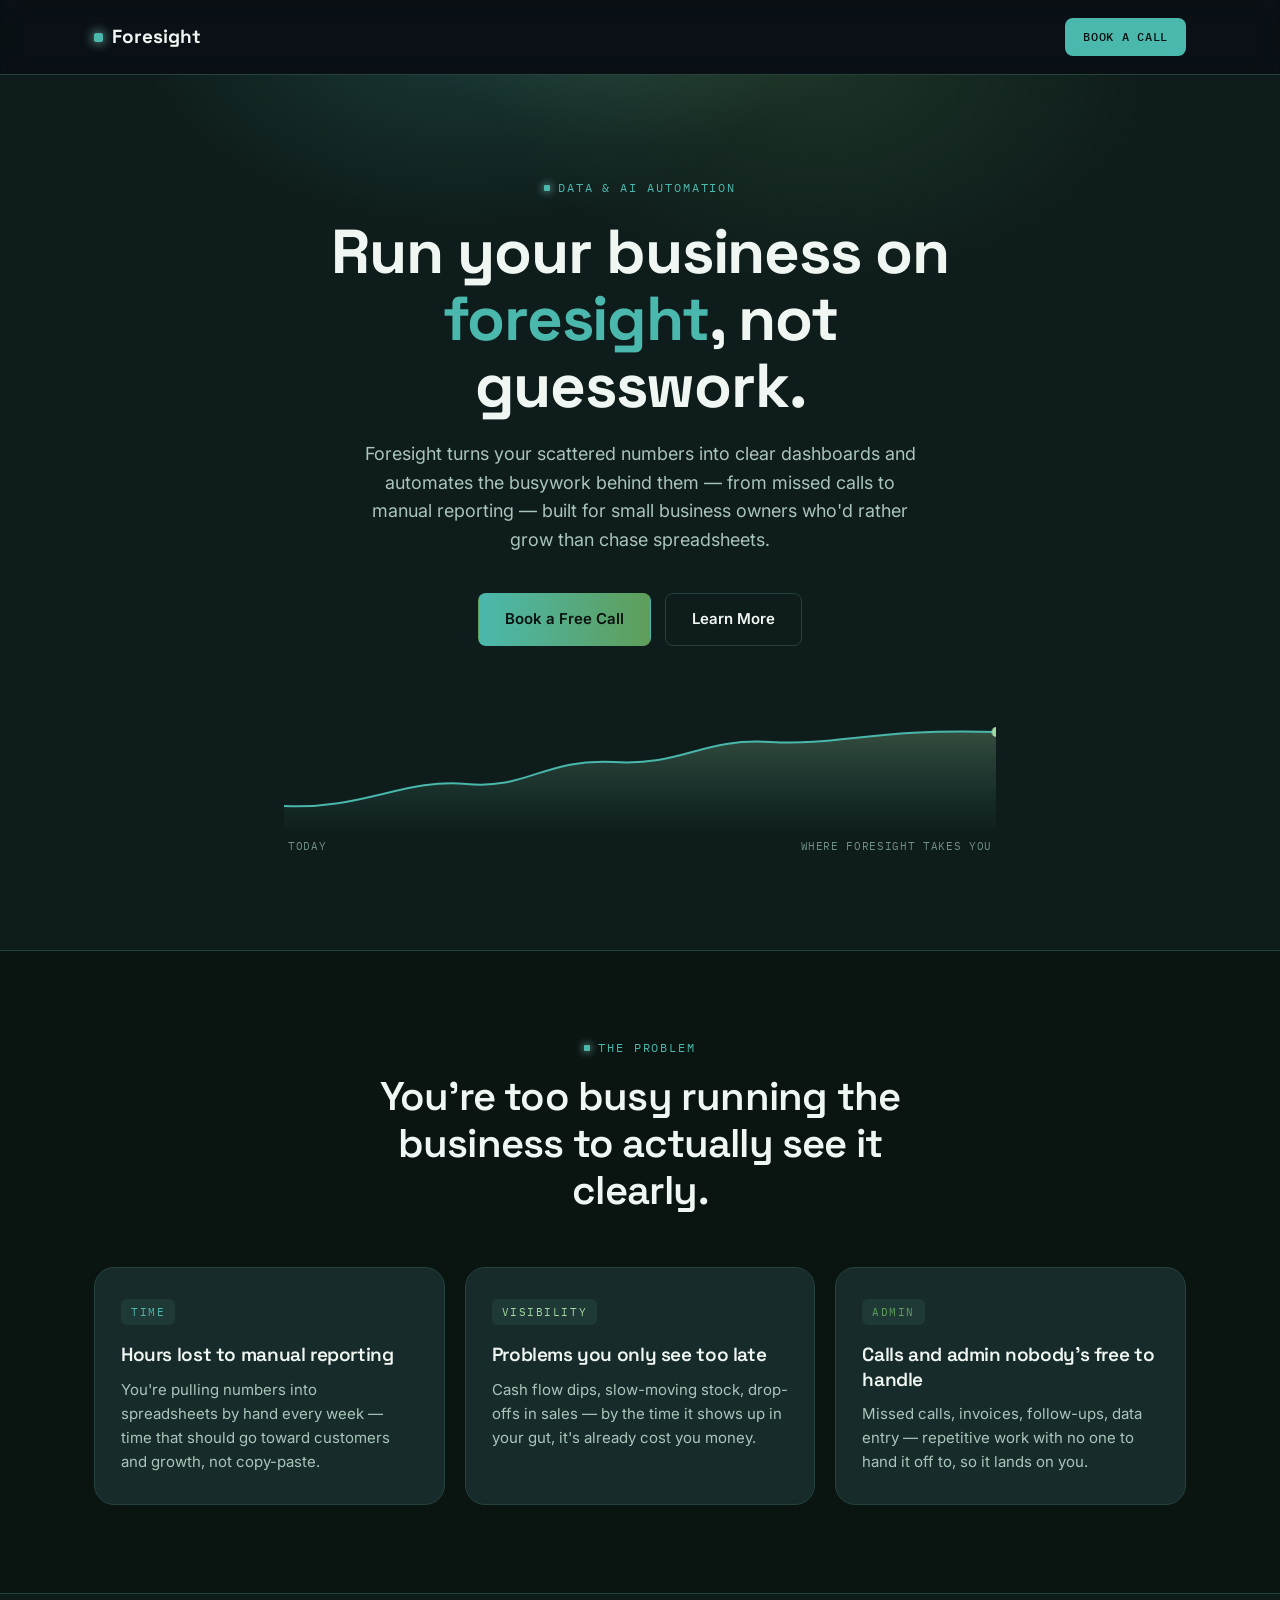
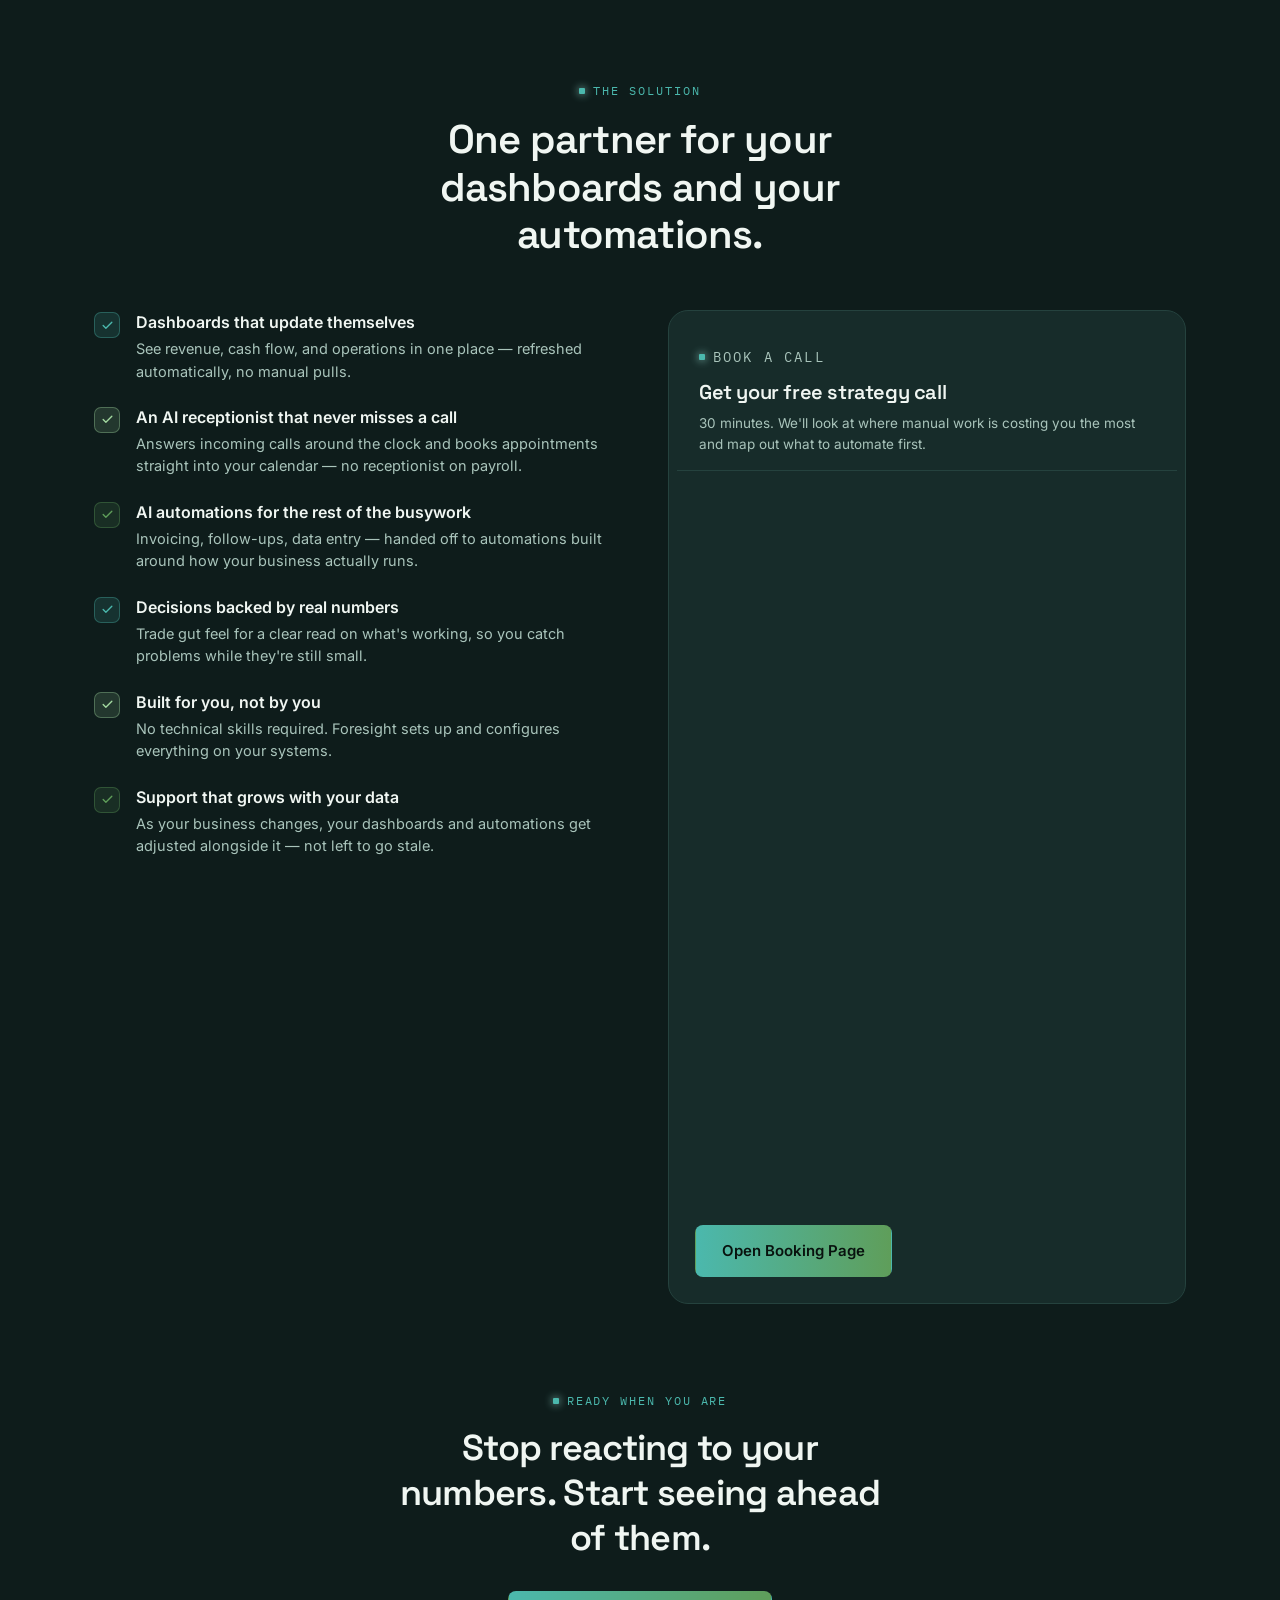
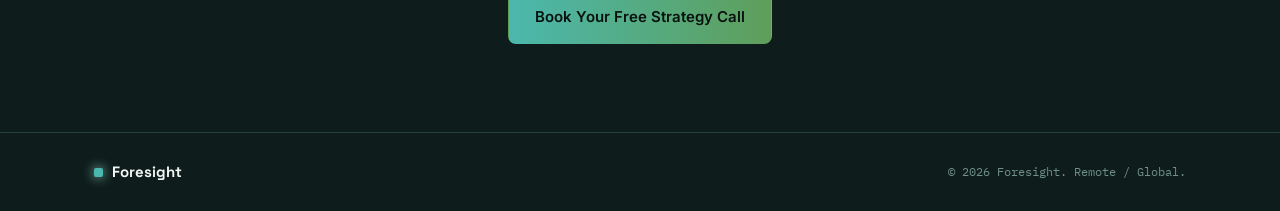
==== index.html @ 5d9a2daa "Rename index-multicolor.html to index.html" ====
<!DOCTYPE html>
<html lang="en">
<head>
<meta charset="UTF-8">
<meta name="viewport" content="width=device-width, initial-scale=1.0">
<title>Foresight — Data & AI Automation for Small Businesses</title>
<meta name="description" content="Foresight turns your business data into clear dashboards and automates the busywork behind it, so small business owners can run on insight instead of guesswork.">
<link rel="preconnect" href="https://fonts.googleapis.com">
<link rel="preconnect" href="https://fonts.gstatic.com" crossorigin>
<link href="https://fonts.googleapis.com/css2?family=Space+Grotesk:wght@400;500;600;700&family=Inter:wght@400;500;600;700&family=IBM+Plex+Mono:wght@400;500&display=swap" rel="stylesheet">
<style>
  :root{
    --bg-void:#0a1512;
    --bg-base:#0e1c1b;
    --bg-panel:#172c2a;
    --bg-panel-light:#1f3936;
    --accent:#4bb8ad;
    --accent-bright:#9adfd4;
    --accent-teal:#4bb8ad;
    --accent-mint:#a3d9a0;
    --accent-green:#5f9e5a;
    --accent-dim:rgba(75,184,173,0.14);
    --text-primary:#f0f6f2;
    --text-secondary:#a9c4bb;
    --text-muted:#6f9086;
    --border-subtle:#25423e;
    --radius-lg:20px;
    --radius-md:14px;
    --radius-sm:8px;
  }

  *{margin:0;padding:0;box-sizing:border-box;}

  html{scroll-behavior:smooth;}

  body{
    background:var(--bg-base);
    color:var(--text-primary);
    font-family:'Inter',sans-serif;
    line-height:1.5;
    -webkit-font-smoothing:antialiased;
    overflow-x:hidden;
  }

  h1,h2,h3{
    font-family:'Space Grotesk',sans-serif;
    letter-spacing:-0.02em;
  }

  a{color:inherit;text-decoration:none;}

  .eyebrow{
    font-family:'IBM Plex Mono',monospace;
    font-size:12px;
    letter-spacing:0.16em;
    text-transform:uppercase;
    color:var(--accent);
    display:flex;
    align-items:center;
    gap:8px;
  }

  .eyebrow::before{
    content:'';
    width:6px;
    height:6px;
    background:var(--accent);
    border-radius:1px;
    box-shadow:0 0 8px var(--accent-bright);
    flex-shrink:0;
  }

  .container{
    max-width:1140px;
    margin:0 auto;
    padding:0 24px;
  }

  a:focus-visible,button:focus-visible{
    outline:2px solid var(--accent);
    outline-offset:3px;
    border-radius:4px;
  }

  /* ---------- NAV ---------- */
  .nav{
    position:sticky;
    top:0;
    z-index:50;
    background:rgba(10,15,21,0.85);
    backdrop-filter:blur(10px);
    border-bottom:1px solid var(--border-subtle);
  }
  .nav-inner{
    max-width:1140px;
    margin:0 auto;
    padding:18px 24px;
    display:flex;
    align-items:center;
    justify-content:space-between;
  }
  .logo{
    font-family:'Space Grotesk',sans-serif;
    font-weight:700;
    font-size:19px;
    display:flex;
    align-items:center;
    gap:9px;
  }
  .logo-mark{
    width:9px;height:9px;
    background:var(--accent);
    border-radius:2px;
    box-shadow:0 0 12px var(--accent-bright);
  }
  .nav-cta{
    font-family:'IBM Plex Mono',monospace;
    font-size:12px;
    letter-spacing:0.06em;
    text-transform:uppercase;
    background:var(--accent);
    color:#08110f;
    padding:10px 18px;
    border-radius:var(--radius-sm);
    font-weight:500;
    transition:transform .15s ease, box-shadow .15s ease;
  }
  .nav-cta:hover{
    transform:translateY(-1px);
    box-shadow:0 6px 20px rgba(79,216,196,0.25);
  }

  /* ---------- HERO ---------- */
  .hero{
    position:relative;
    padding:104px 0 96px;
    overflow:hidden;
  }
  .hero-glow{
    position:absolute;
    top:-220px;
    left:50%;
    transform:translateX(-50%);
    width:1000px;
    height:520px;
    background:
      radial-gradient(ellipse 480px 320px at 32% 30%, rgba(75,184,173,0.20) 0%, rgba(75,184,173,0) 70%),
      radial-gradient(ellipse 480px 320px at 68% 40%, rgba(95,158,90,0.18) 0%, rgba(95,158,90,0) 70%),
      radial-gradient(ellipse 380px 260px at 50% 20%, rgba(163,217,160,0.14) 0%, rgba(163,217,160,0) 70%);
    pointer-events:none;
  }
  .hero-inner{
    position:relative;
    max-width:760px;
    margin:0 auto;
    text-align:center;
  }
  .hero h1{
    font-size:clamp(36px, 5.4vw, 62px);
    font-weight:700;
    line-height:1.08;
    margin:22px 0 20px;
  }
  .hero h1 .accent-word{
    color:var(--accent);
  }
  .hero p.sub{
    font-size:18px;
    color:var(--text-secondary);
    max-width:560px;
    margin:0 auto 38px;
    line-height:1.6;
  }
  .hero-actions{
    display:flex;
    gap:14px;
    justify-content:center;
    flex-wrap:wrap;
    margin-bottom:72px;
  }
  .btn{
    font-family:'Inter',sans-serif;
    font-size:15px;
    font-weight:600;
    padding:14px 26px;
    border-radius:var(--radius-sm);
    border:1px solid transparent;
    cursor:pointer;
    transition:transform .15s ease, box-shadow .15s ease, background .15s ease, border-color .15s ease;
    display:inline-flex;
    align-items:center;
    gap:8px;
  }
  .btn-primary{
    background:linear-gradient(90deg, var(--accent-teal), var(--accent-green));
    color:#08120e;
  }
  .btn-primary:hover{
    transform:translateY(-2px);
    box-shadow:0 10px 28px rgba(79,216,196,0.28);
  }
  .btn-secondary{
    background:transparent;
    border-color:var(--border-subtle);
    color:var(--text-primary);
  }
  .btn-secondary:hover{
    border-color:var(--accent);
    color:var(--accent);
  }

  /* signature: forecast sparkline */
  .forecast-line{
    position:relative;
    width:100%;
    max-width:820px;
    margin:0 auto;
    height:120px;
  }
  .forecast-line svg{width:100%;height:100%;display:block;}
  .forecast-path{
    fill:none;
    stroke:var(--accent);
    stroke-width:2;
    stroke-linecap:round;
    stroke-dasharray:900;
    stroke-dashoffset:900;
    animation:draw-line 2.2s ease-out forwards .3s;
  }
  .forecast-area{
    fill:url(#forecastFill);
    opacity:0;
    animation:fade-in 1.4s ease-out forwards 1.6s;
  }
  .forecast-dot{
    animation:pulse-dot 2.4s ease-in-out infinite;
    transform-origin:center;
  }
  .forecast-labels{
    display:flex;
    justify-content:space-between;
    max-width:820px;
    margin:0 auto;
    font-family:'IBM Plex Mono',monospace;
    font-size:11px;
    color:var(--text-muted);
    letter-spacing:0.06em;
    padding:0 4px;
  }

  @keyframes draw-line{to{stroke-dashoffset:0;}}
  @keyframes fade-in{to{opacity:1;}}
  @keyframes pulse-dot{
    0%,100%{opacity:1;}
    50%{opacity:0.4;}
  }

  @media (prefers-reduced-motion: reduce){
    .forecast-path,.forecast-area,.forecast-dot{animation:none;stroke-dashoffset:0;opacity:1;}
  }

  /* ---------- SECTION SHARED ---------- */
  section{
    padding:88px 0;
  }
  .section-head{
    text-align:center;
    max-width:600px;
    margin:0 auto 52px;
  }
  .section-head h2{
    font-size:clamp(28px,3.6vw,40px);
    font-weight:600;
    margin-top:16px;
    line-height:1.18;
  }

  /* ---------- PROBLEM ---------- */
  .problem{
    background:var(--bg-void);
    border-top:1px solid var(--border-subtle);
    border-bottom:1px solid var(--border-subtle);
  }
  .problem-grid{
    display:grid;
    grid-template-columns:repeat(3,1fr);
    gap:20px;
  }
  .problem-card{
    background:var(--bg-panel);
    border:1px solid var(--border-subtle);
    border-radius:var(--radius-lg);
    padding:30px 26px;
    transition:border-color .2s ease, transform .2s ease;
  }
  .problem-card:hover{
    border-color:rgba(79,216,196,0.35);
    transform:translateY(-3px);
  }
  .problem-tag{
    font-family:'IBM Plex Mono',monospace;
    font-size:11px;
    letter-spacing:0.14em;
    text-transform:uppercase;
    background:var(--bg-panel-light);
    display:inline-block;
    padding:5px 10px;
    border-radius:6px;
    margin-bottom:18px;
  }
  .problem-card:nth-child(1) .problem-tag{color:var(--accent-teal);}
  .problem-card:nth-child(2) .problem-tag{color:var(--accent-mint);}
  .problem-card:nth-child(3) .problem-tag{color:var(--accent-green);}
  .problem-card:nth-child(1):hover{border-color:rgba(75,184,173,0.4);}
  .problem-card:nth-child(2):hover{border-color:rgba(163,217,160,0.4);}
  .problem-card:nth-child(3):hover{border-color:rgba(95,158,90,0.4);}
  .problem-card h3{
    font-size:19px;
    font-weight:600;
    margin-bottom:10px;
    line-height:1.3;
  }
  .problem-card p{
    color:var(--text-secondary);
    font-size:15px;
    line-height:1.6;
  }

  /* ---------- SOLUTION ---------- */
  .solution-layout{
    display:grid;
    grid-template-columns:1fr 1fr;
    gap:56px;
    align-items:start;
  }
  .benefit-list{
    display:flex;
    flex-direction:column;
    gap:22px;
  }
  .benefit-item{
    display:flex;
    gap:16px;
    align-items:flex-start;
  }
  .benefit-check{
    flex-shrink:0;
    width:26px;height:26px;
    border-radius:7px;
    background:var(--accent-dim);
    border:1px solid rgba(79,216,196,0.3);
    display:flex;
    align-items:center;
    justify-content:center;
    margin-top:2px;
  }
  .benefit-check svg{width:13px;height:13px;stroke:var(--accent);}
  .benefit-item:nth-child(1) .benefit-check,.benefit-item:nth-child(4) .benefit-check{border-color:rgba(75,184,173,0.35);background:rgba(75,184,173,0.14);}
  .benefit-item:nth-child(1) .benefit-check svg,.benefit-item:nth-child(4) .benefit-check svg{stroke:var(--accent-teal);}
  .benefit-item:nth-child(2) .benefit-check,.benefit-item:nth-child(5) .benefit-check{border-color:rgba(163,217,160,0.35);background:rgba(163,217,160,0.14);}
  .benefit-item:nth-child(2) .benefit-check svg,.benefit-item:nth-child(5) .benefit-check svg{stroke:var(--accent-mint);}
  .benefit-item:nth-child(3) .benefit-check,.benefit-item:nth-child(6) .benefit-check{border-color:rgba(95,158,90,0.35);background:rgba(95,158,90,0.14);}
  .benefit-item:nth-child(3) .benefit-check svg,.benefit-item:nth-child(6) .benefit-check svg{stroke:var(--accent-green);}
  .benefit-item h4{
    font-size:16px;
    font-weight:600;
    margin-bottom:4px;
  }
  .benefit-item p{
    color:var(--text-secondary);
    font-size:14.5px;
    line-height:1.55;
  }

  .booking-card{
    background:var(--bg-panel);
    border:1px solid var(--border-subtle);
    border-radius:var(--radius-lg);
    padding:8px;
    position:sticky;
    top:96px;
  }
  .booking-card-head{
    padding:22px 22px 16px;
    border-bottom:1px solid var(--border-subtle);
  }
  .booking-card-head .eyebrow{margin-bottom:10px;}
  .booking-card-head h3{
    font-size:20px;
    font-weight:600;
  }
  .booking-card-head p{
    color:var(--text-secondary);
    font-size:13.5px;
    margin-top:6px;
  }
  .calendly-inline-widget{
    margin:18px auto;
    max-width:calc(100% - 36px);
  }
  .calendly-placeholder{
    margin:18px;
    height:340px;
    border-radius:var(--radius-md);
    border:1px dashed var(--border-subtle);
    background:
      repeating-linear-gradient(0deg, transparent, transparent 27px, rgba(255,255,255,0.02) 28px),
      var(--bg-base);
    display:flex;
    flex-direction:column;
    align-items:center;
    justify-content:center;
    gap:10px;
    text-align:center;
    padding:20px;
  }
  .calendly-placeholder .cal-icon{
    width:38px;height:38px;
    border-radius:9px;
    background:var(--accent-dim);
    border:1px solid rgba(79,216,196,0.3);
    display:flex;align-items:center;justify-content:center;
  }
  .calendly-placeholder .cal-icon svg{width:18px;height:18px;stroke:var(--accent);}
  .calendly-placeholder p{
    font-family:'IBM Plex Mono',monospace;
    font-size:11.5px;
    color:var(--text-muted);
    letter-spacing:0.04em;
    line-height:1.6;
  }
  .calendly-placeholder code{
    color:var(--accent);
    font-family:'IBM Plex Mono',monospace;
  }

  /* ---------- FINAL CTA ---------- */
  .final-cta{
    text-align:center;
    padding-top:0;
  }
  .final-cta h2{
    font-size:clamp(26px,3.2vw,36px);
    font-weight:600;
    max-width:520px;
    margin:16px auto 30px;
    line-height:1.25;
  }

  /* ---------- FOOTER ---------- */
  footer{
    border-top:1px solid var(--border-subtle);
    padding:28px 0;
  }
  .footer-inner{
    display:flex;
    justify-content:space-between;
    align-items:center;
    flex-wrap:wrap;
    gap:12px;
  }
  footer p{
    font-family:'IBM Plex Mono',monospace;
    font-size:12px;
    color:var(--text-muted);
  }

  /* ---------- RESPONSIVE ---------- */
  @media (max-width:860px){
    .problem-grid{grid-template-columns:1fr;}
    .solution-layout{grid-template-columns:1fr;gap:40px;}
    .booking-card{position:static;}
  }
  @media (max-width:600px){
    .hero{padding:76px 0 64px;}
    section{padding:64px 0;}
    .hero-actions{gap:12px;}
    .btn{width:100%;justify-content:center;}
    .hero-actions{flex-direction:column;}
    .forecast-line{height:90px;}
  }
</style>
</head>
<body>

<nav class="nav">
  <div class="nav-inner">
    <div class="logo"><span class="logo-mark"></span>Foresight</div>
    <a href="#booking" class="nav-cta">Book a call</a>
  </div>
</nav>

<header class="hero">
  <div class="hero-glow"></div>
  <div class="container hero-inner">
    <p class="eyebrow" style="justify-content:center;">Data &amp; AI Automation</p>
    <h1>Run your business on <span class="accent-word">foresight</span>, not guesswork.</h1>
    <p class="sub">Foresight turns your scattered numbers into clear dashboards and automates the busywork behind them — from missed calls to manual reporting — built for small business owners who'd rather grow than chase spreadsheets.</p>
    <div class="hero-actions">
      <a href="#booking" class="btn btn-primary">Book a Free Call</a>
      <a href="#problem" class="btn btn-secondary">Learn More</a>
    </div>

    <div class="forecast-line" aria-hidden="true">
      <svg viewBox="0 0 820 120" preserveAspectRatio="none">
        <defs>
          <linearGradient id="forecastFill" x1="0" y1="0" x2="0" y2="1">
            <stop offset="0%" stop-color="#a3d9a0" stop-opacity="0.26"/>
            <stop offset="100%" stop-color="#4bb8ad" stop-opacity="0"/>
          </linearGradient>
          <linearGradient id="forecastStroke" x1="0" y1="0" x2="1" y2="0">
            <stop offset="0%" stop-color="#4bb8ad"/>
            <stop offset="50%" stop-color="#7fcf9e"/>
            <stop offset="100%" stop-color="#a3d9a0"/>
          </linearGradient>
        </defs>
        <path class="forecast-area" d="M0,88 C90,92 140,60 210,66 C280,72 300,40 380,44 C460,48 480,20 560,24 C640,28 680,10 820,14 L820,120 L0,120 Z"/>
        <path class="forecast-path" d="M0,88 C90,92 140,60 210,66 C280,72 300,40 380,44 C460,48 480,20 560,24 C640,28 680,10 820,14" stroke="url(#forecastStroke)"/>
        <circle class="forecast-dot" cx="820" cy="14" r="5" fill="#a3d9a0"/>
      </svg>
    </div>
    <div class="forecast-labels">
      <span>TODAY</span>
      <span>WHERE FORESIGHT TAKES YOU</span>
    </div>
  </div>
</header>

<section class="problem" id="problem">
  <div class="container">
    <div class="section-head">
      <p class="eyebrow" style="justify-content:center;">The problem</p>
      <h2>You're too busy running the business to actually see it clearly.</h2>
    </div>
    <div class="problem-grid">
      <div class="problem-card">
        <span class="problem-tag">Time</span>
        <h3>Hours lost to manual reporting</h3>
        <p>You're pulling numbers into spreadsheets by hand every week — time that should go toward customers and growth, not copy-paste.</p>
      </div>
      <div class="problem-card">
        <span class="problem-tag">Visibility</span>
        <h3>Problems you only see too late</h3>
        <p>Cash flow dips, slow-moving stock, drop-offs in sales — by the time it shows up in your gut, it's already cost you money.</p>
      </div>
      <div class="problem-card">
        <span class="problem-tag">Admin</span>
        <h3>Calls and admin nobody's free to handle</h3>
        <p>Missed calls, invoices, follow-ups, data entry — repetitive work with no one to hand it off to, so it lands on you.</p>
      </div>
    </div>
  </div>
</section>

<section class="solution" id="solution">
  <div class="container">
    <div class="section-head">
      <p class="eyebrow" style="justify-content:center;">The solution</p>
      <h2>One partner for your dashboards and your automations.</h2>
    </div>

    <div class="solution-layout">
      <div class="benefit-list">
        <div class="benefit-item">
          <span class="benefit-check">
            <svg viewBox="0 0 24 24" fill="none" stroke-width="2.5" stroke-linecap="round" stroke-linejoin="round"><polyline points="20 6 9 17 4 12"></polyline></svg>
          </span>
          <div>
            <h4>Dashboards that update themselves</h4>
            <p>See revenue, cash flow, and operations in one place — refreshed automatically, no manual pulls.</p>
          </div>
        </div>
        <div class="benefit-item">
          <span class="benefit-check">
            <svg viewBox="0 0 24 24" fill="none" stroke-width="2.5" stroke-linecap="round" stroke-linejoin="round"><polyline points="20 6 9 17 4 12"></polyline></svg>
          </span>
          <div>
            <h4>An AI receptionist that never misses a call</h4>
            <p>Answers incoming calls around the clock and books appointments straight into your calendar — no receptionist on payroll.</p>
          </div>
        </div>
        <div class="benefit-item">
          <span class="benefit-check">
            <svg viewBox="0 0 24 24" fill="none" stroke-width="2.5" stroke-linecap="round" stroke-linejoin="round"><polyline points="20 6 9 17 4 12"></polyline></svg>
          </span>
          <div>
            <h4>AI automations for the rest of the busywork</h4>
            <p>Invoicing, follow-ups, data entry — handed off to automations built around how your business actually runs.</p>
          </div>
        </div>
        <div class="benefit-item">
          <span class="benefit-check">
            <svg viewBox="0 0 24 24" fill="none" stroke-width="2.5" stroke-linecap="round" stroke-linejoin="round"><polyline points="20 6 9 17 4 12"></polyline></svg>
          </span>
          <div>
            <h4>Decisions backed by real numbers</h4>
            <p>Trade gut feel for a clear read on what's working, so you catch problems while they're still small.</p>
          </div>
        </div>
        <div class="benefit-item">
          <span class="benefit-check">
            <svg viewBox="0 0 24 24" fill="none" stroke-width="2.5" stroke-linecap="round" stroke-linejoin="round"><polyline points="20 6 9 17 4 12"></polyline></svg>
          </span>
          <div>
            <h4>Built for you, not by you</h4>
            <p>No technical skills required. Foresight sets up and configures everything on your systems.</p>
          </div>
        </div>
        <div class="benefit-item">
          <span class="benefit-check">
            <svg viewBox="0 0 24 24" fill="none" stroke-width="2.5" stroke-linecap="round" stroke-linejoin="round"><polyline points="20 6 9 17 4 12"></polyline></svg>
          </span>
          <div>
            <h4>Support that grows with your data</h4>
            <p>As your business changes, your dashboards and automations get adjusted alongside it — not left to go stale.</p>
          </div>
        </div>
      </div>

      <div class="booking-card" id="booking">
        <div class="booking-card-head">
          <p class="eyebrow">Book a call</p>
          <h3>Get your free strategy call</h3>
          <p>30 minutes. We'll look at where manual work is costing you the most and map out what to automate first.</p>
        </div>
        <!-- Calendly inline widget begin -->
        <div class="calendly-inline-widget" data-url="https://calendly.com/moveheavygoods/30min?month=2026-08" style="min-width:320px;height:700px;"></div>
        <a href="https://calendly.com/moveheavygoods/30min?month=2026-08" target="_blank" rel="noopener" class="btn btn-primary calendly-fallback" id="calendlyFallback" style="display:none;margin:18px;">Open Booking Page</a>
        <script type="text/javascript" src="https://assets.calendly.com/assets/external/widget.js" async onload="window.__calendlyLoaded=true" onerror="document.getElementById('calendlyFallback').style.display='inline-flex'"></script>
        <script>
          setTimeout(function(){
            var widget = document.querySelector('.calendly-inline-widget');
            var fallback = document.getElementById('calendlyFallback');
            if (widget && !widget.querySelector('iframe')) {
              fallback.style.display = 'inline-flex';
            }
          }, 4000);
        </script>
        <!-- Calendly inline widget end -->
      </div>
    </div>
  </div>
</section>

<section class="final-cta">
  <div class="container">
    <p class="eyebrow" style="justify-content:center;">Ready when you are</p>
    <h2>Stop reacting to your numbers. Start seeing ahead of them.</h2>
    <a href="#booking" class="btn btn-primary">Book Your Free Strategy Call</a>
  </div>
</section>

<footer>
  <div class="container footer-inner">
    <div class="logo" style="font-size:15px;"><span class="logo-mark"></span>Foresight</div>
    <p>© 2026 Foresight. Remote / Global.</p>
  </div>
</footer>

</body>
</html>
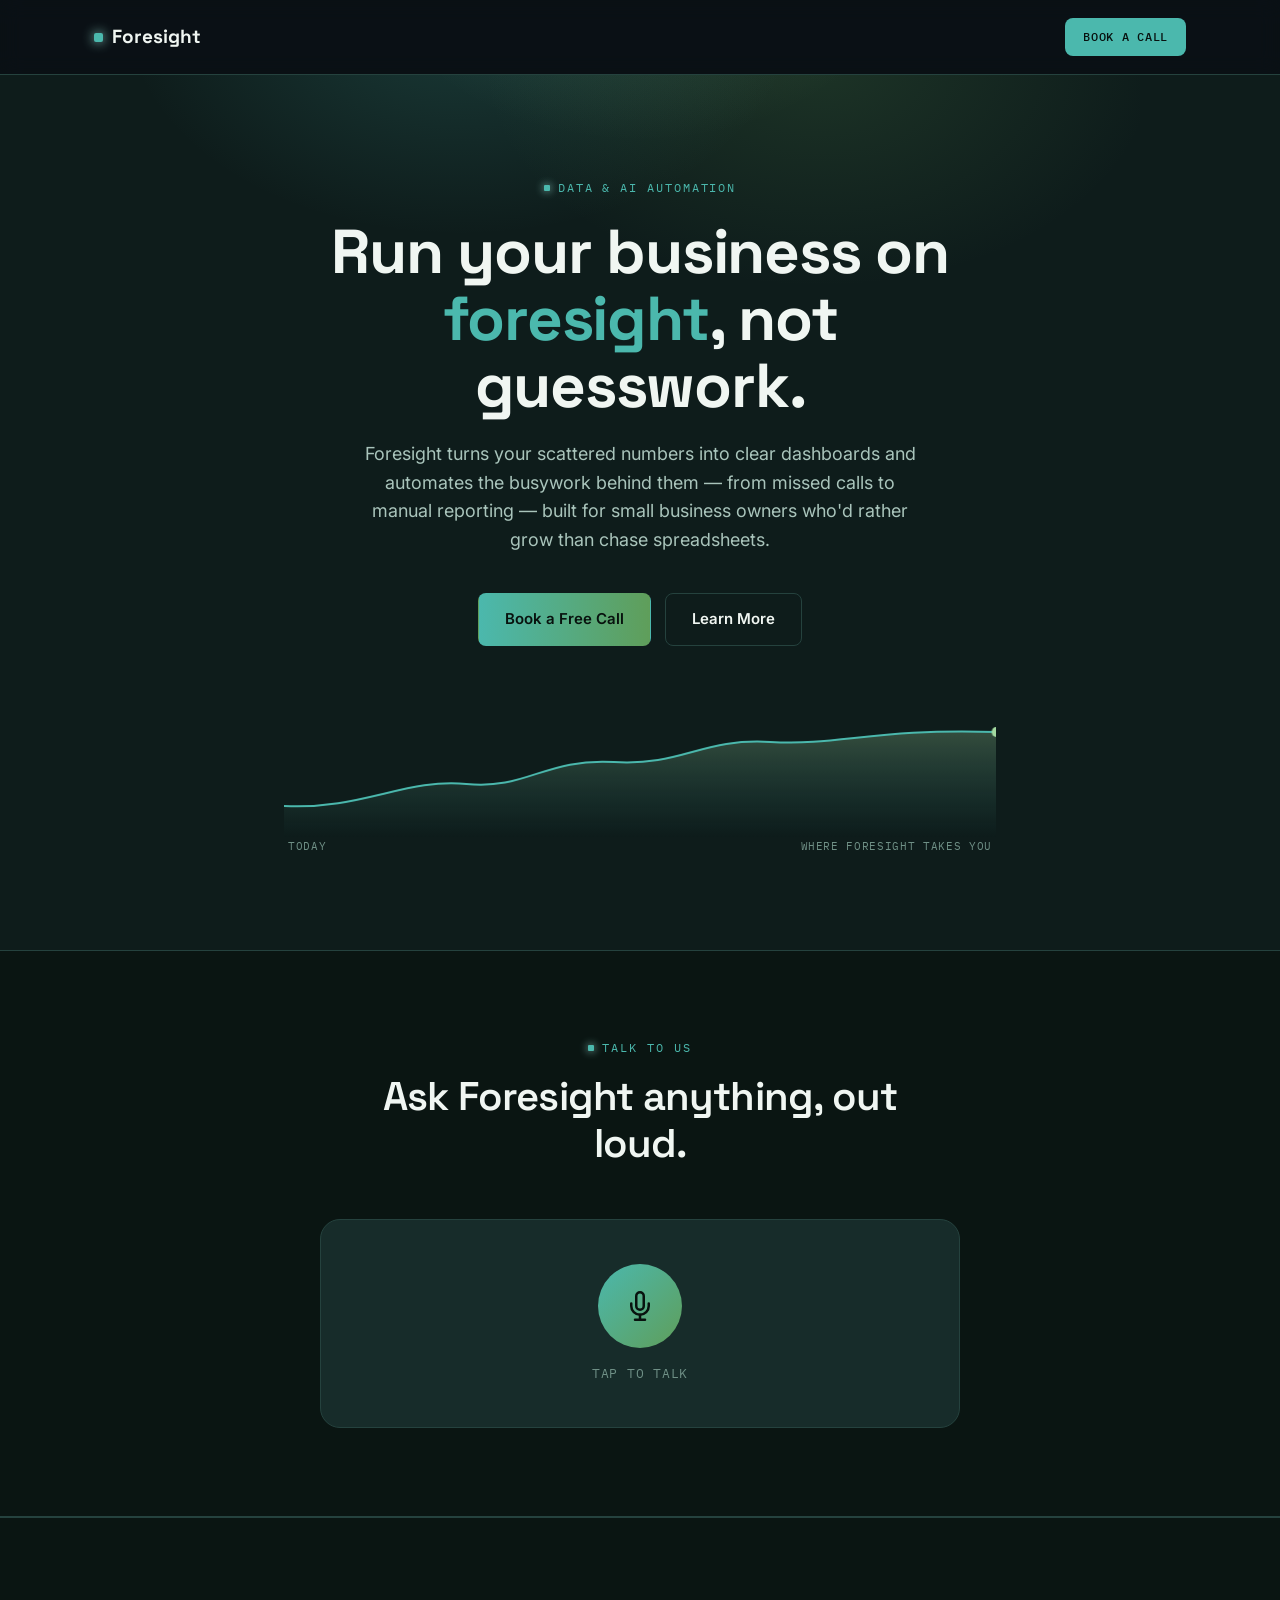
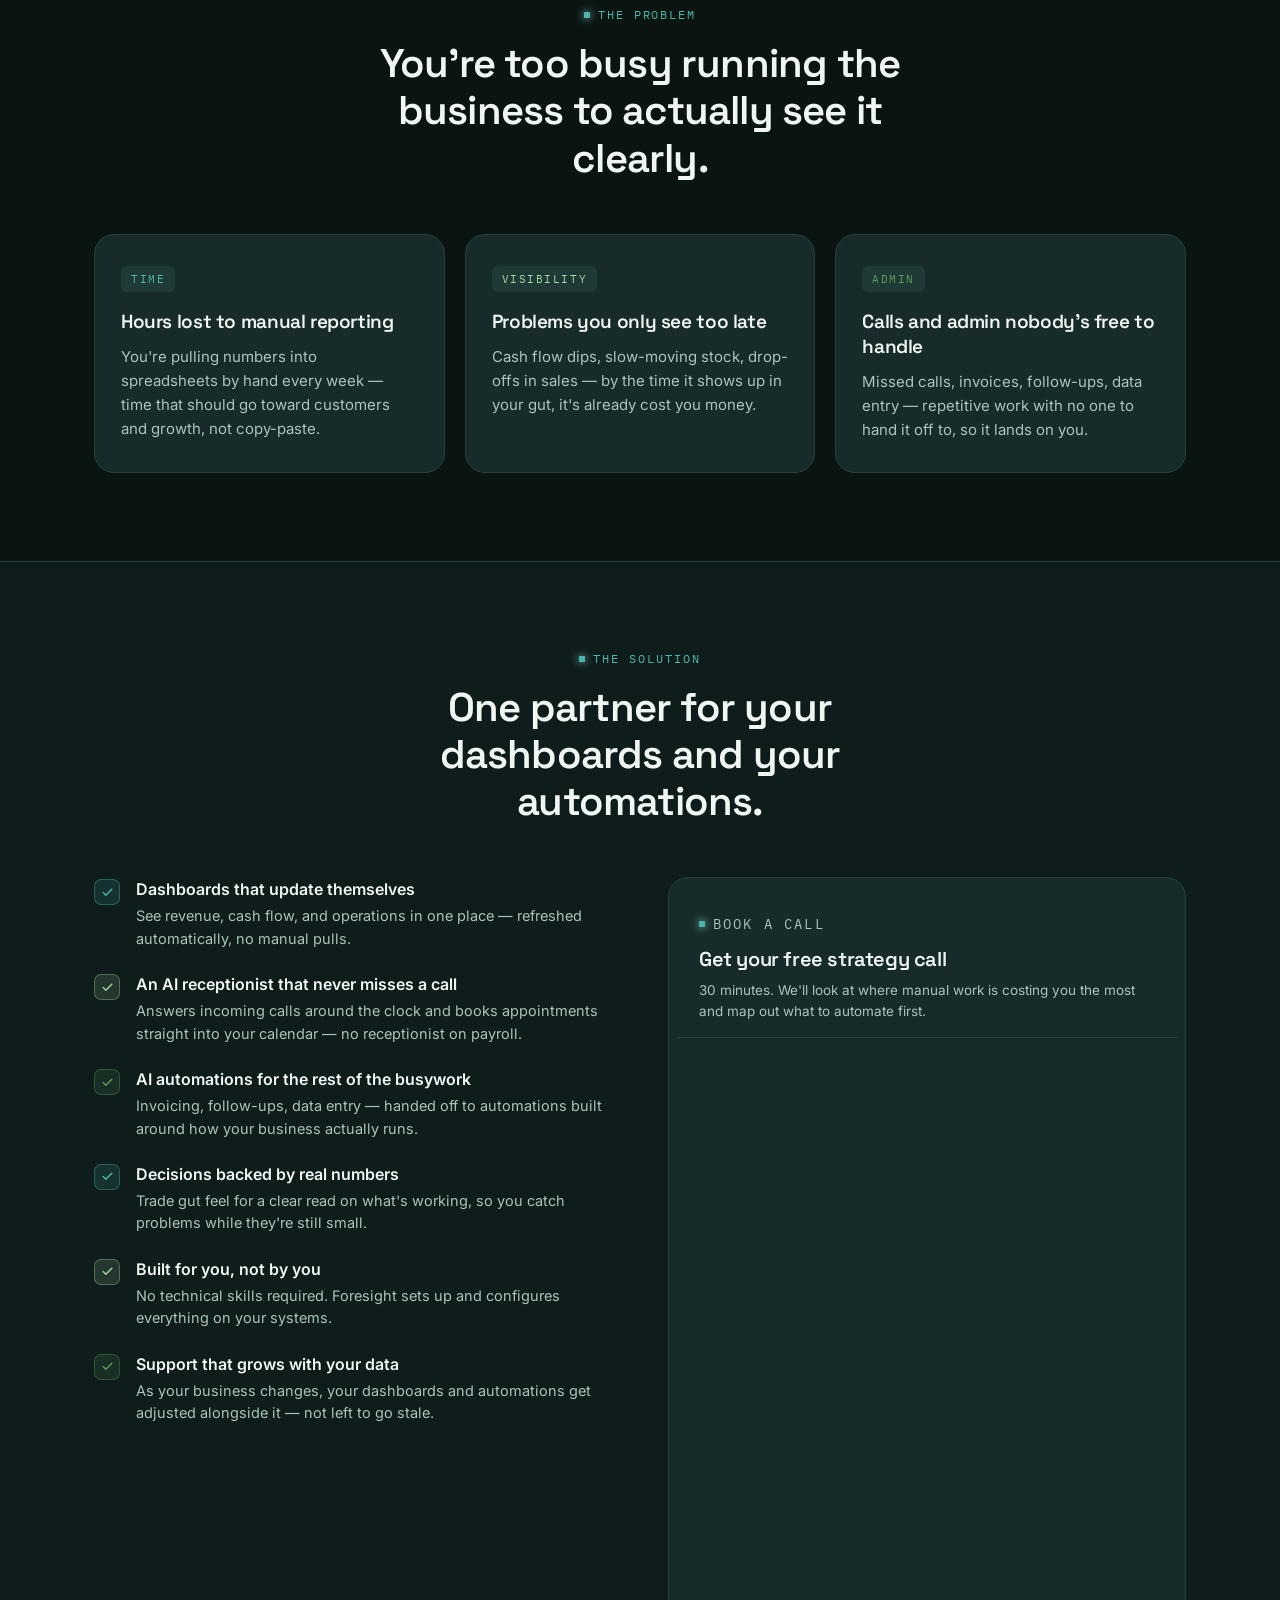
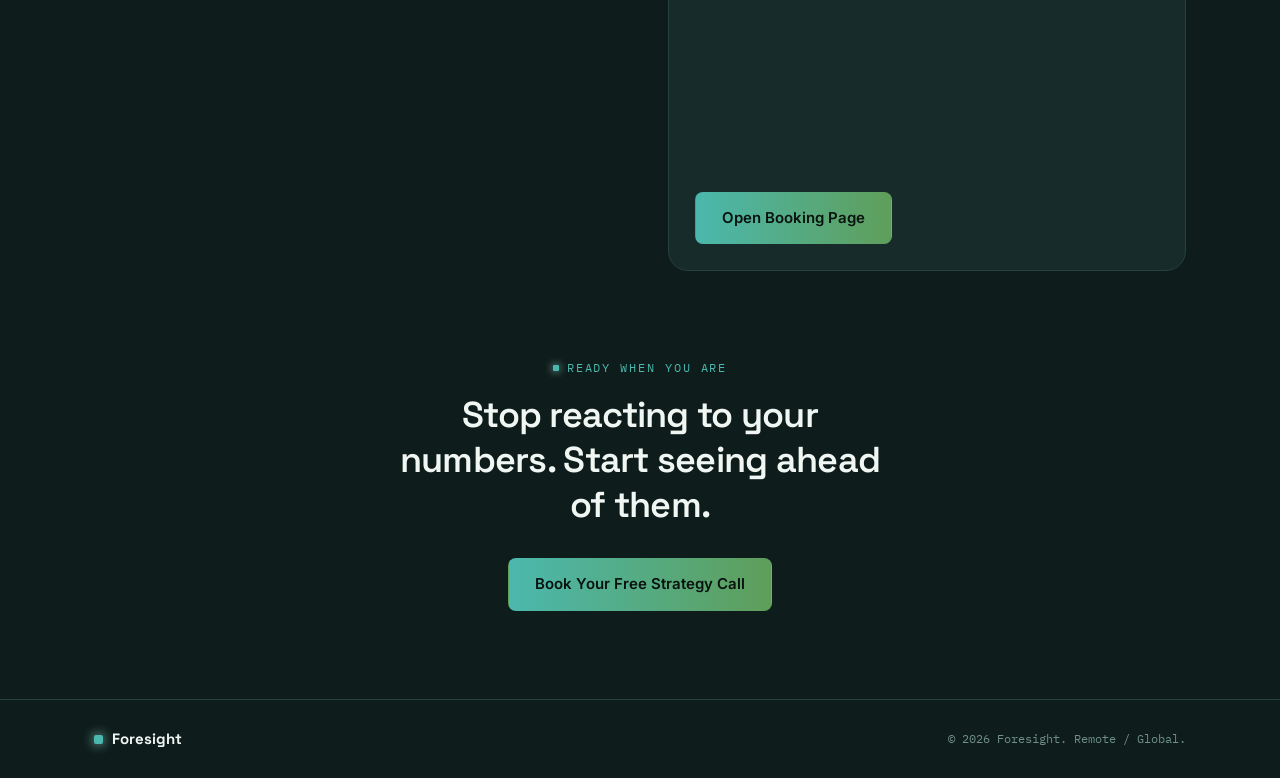
==== commit a0896e2f: "Add files via upload" ====
--- a/index.html
+++ b/index.html
@@ -434,6 +434,90 @@
     font-family:'IBM Plex Mono',monospace;
   }
 
+  /* ---------- VOICE WIDGET (inline) ---------- */
+  .voice-widget{
+    background:var(--bg-void);
+    border-top:1px solid var(--border-subtle);
+    border-bottom:1px solid var(--border-subtle);
+  }
+  .voice-card{
+    max-width:640px;
+    margin:0 auto;
+    background:var(--bg-panel);
+    border:1px solid var(--border-subtle);
+    border-radius:var(--radius-lg);
+    padding:44px 32px;
+    display:flex;
+    flex-direction:column;
+    align-items:center;
+    gap:16px;
+  }
+  .voice-orb{
+    width:84px;height:84px;
+    border-radius:50%;
+    border:none;
+    cursor:pointer;
+    background:linear-gradient(135deg, var(--accent-teal), var(--accent-green));
+    display:flex;
+    align-items:center;
+    justify-content:center;
+    box-shadow:0 0 0 0 rgba(75,184,173,0.4);
+    transition:transform .2s ease, box-shadow .2s ease, opacity .2s ease;
+    flex-shrink:0;
+  }
+  .voice-orb svg{width:30px;height:30px;stroke:#08120e;}
+  .voice-orb:hover{transform:translateY(-2px);}
+  .voice-orb:disabled{opacity:.6;cursor:wait;}
+  .voice-orb-active{animation:voice-pulse 1.8s ease-out infinite;}
+  .voice-orb-speaking{animation:voice-pulse-fast .9s ease-out infinite;}
+  @keyframes voice-pulse{
+    0%{box-shadow:0 0 0 0 rgba(75,184,173,0.45);}
+    70%{box-shadow:0 0 0 18px rgba(75,184,173,0);}
+    100%{box-shadow:0 0 0 0 rgba(75,184,173,0);}
+  }
+  @keyframes voice-pulse-fast{
+    0%{box-shadow:0 0 0 0 rgba(163,217,160,0.55);}
+    70%{box-shadow:0 0 0 14px rgba(163,217,160,0);}
+    100%{box-shadow:0 0 0 0 rgba(163,217,160,0);}
+  }
+  .voice-status{
+    font-family:'IBM Plex Mono',monospace;
+    font-size:12.5px;
+    letter-spacing:0.06em;
+    text-transform:uppercase;
+    color:var(--text-muted);
+  }
+  .voice-transcript{
+    width:100%;
+    max-height:280px;
+    overflow-y:auto;
+    display:flex;
+    flex-direction:column;
+    gap:10px;
+    padding-top:8px;
+  }
+  .voice-transcript:empty{display:none;}
+  .voice-bubble{
+    max-width:80%;
+    padding:10px 14px;
+    border-radius:var(--radius-md);
+    font-size:14px;
+    line-height:1.5;
+  }
+  .voice-bubble-user{
+    align-self:flex-end;
+    background:var(--accent);
+    color:#08120e;
+    border-bottom-right-radius:4px;
+  }
+  .voice-bubble-agent{
+    align-self:flex-start;
+    background:var(--bg-panel-light);
+    color:var(--text-primary);
+    border:1px solid var(--border-subtle);
+    border-bottom-left-radius:4px;
+  }
+
   /* ---------- FINAL CTA ---------- */
   .final-cta{
     text-align:center;
@@ -478,6 +562,7 @@
     .btn{width:100%;justify-content:center;}
     .hero-actions{flex-direction:column;}
     .forecast-line{height:90px;}
+    .voice-card{padding:32px 20px;}
   }
 </style>
 </head>
@@ -525,6 +610,27 @@
     </div>
   </div>
 </header>
+
+<section class="voice-widget" id="talk">
+  <div class="container">
+    <div class="section-head">
+      <p class="eyebrow" style="justify-content:center;">Talk to us</p>
+      <h2>Ask Foresight anything, out loud.</h2>
+    </div>
+    <div class="voice-card">
+      <button id="voiceToggleBtn" class="voice-orb" type="button" aria-label="Start talking to the Foresight assistant">
+        <svg viewBox="0 0 24 24" fill="none" stroke-width="2" stroke-linecap="round" stroke-linejoin="round">
+          <path d="M12 1a3 3 0 0 0-3 3v8a3 3 0 0 0 6 0V4a3 3 0 0 0-3-3z"></path>
+          <path d="M19 10v2a7 7 0 0 1-14 0v-2"></path>
+          <line x1="12" y1="19" x2="12" y2="23"></line>
+          <line x1="8" y1="23" x2="16" y2="23"></line>
+        </svg>
+      </button>
+      <p class="voice-status" id="voiceStatus">Tap to talk</p>
+      <div class="voice-transcript" id="voiceTranscript" aria-live="polite"></div>
+    </div>
+  </div>
+</section>
 
 <section class="problem" id="problem">
   <div class="container">
@@ -657,5 +763,75 @@
   </div>
 </footer>
 
+<!-- ElevenLabs Conversational AI — inline voice widget (JS client SDK, not the floating embed) -->
+<script type="module">
+  import { Conversation } from 'https://esm.sh/@elevenlabs/client';
+
+  const AGENT_ID = 'agent_4601m02qg12reepvwy8j55151sq3';
+  const btn = document.getElementById('voiceToggleBtn');
+  const statusEl = document.getElementById('voiceStatus');
+  const transcriptEl = document.getElementById('voiceTranscript');
+
+  let conversation = null;
+
+  function addBubble(role, text) {
+    if (!text) return;
+    const bubble = document.createElement('div');
+    bubble.className = 'voice-bubble voice-bubble-' + role;
+    bubble.textContent = text;
+    transcriptEl.appendChild(bubble);
+    transcriptEl.scrollTop = transcriptEl.scrollHeight;
+  }
+
+  async function startConversation() {
+    statusEl.textContent = 'Connecting…';
+    btn.disabled = true;
+    try {
+      await navigator.mediaDevices.getUserMedia({ audio: true });
+      conversation = await Conversation.startSession({
+        agentId: AGENT_ID,
+        onConnect: () => {
+          btn.disabled = false;
+          btn.classList.add('voice-orb-active');
+          statusEl.textContent = 'Listening…';
+        },
+        onDisconnect: () => {
+          conversation = null;
+          btn.disabled = false;
+          btn.classList.remove('voice-orb-active', 'voice-orb-speaking');
+          statusEl.textContent = 'Tap to talk';
+        },
+        onModeChange: (modeInfo) => {
+          const speaking = modeInfo && modeInfo.mode === 'speaking';
+          btn.classList.toggle('voice-orb-speaking', speaking);
+          statusEl.textContent = speaking ? 'Speaking…' : 'Listening…';
+        },
+        onMessage: (msg) => {
+          if (!msg) return;
+          addBubble(msg.source === 'user' ? 'user' : 'agent', msg.message);
+        },
+        onError: () => {
+          statusEl.textContent = 'Something went wrong — tap to retry.';
+          btn.disabled = false;
+          btn.classList.remove('voice-orb-active', 'voice-orb-speaking');
+        },
+      });
+    } catch (err) {
+      statusEl.textContent = 'Mic access is needed to talk.';
+      btn.disabled = false;
+    }
+  }
+
+  btn.addEventListener('click', async () => {
+    if (conversation) {
+      statusEl.textContent = 'Ending…';
+      btn.disabled = true;
+      await conversation.endSession();
+      return;
+    }
+    startConversation();
+  });
+</script>
+
 </body>
 </html>
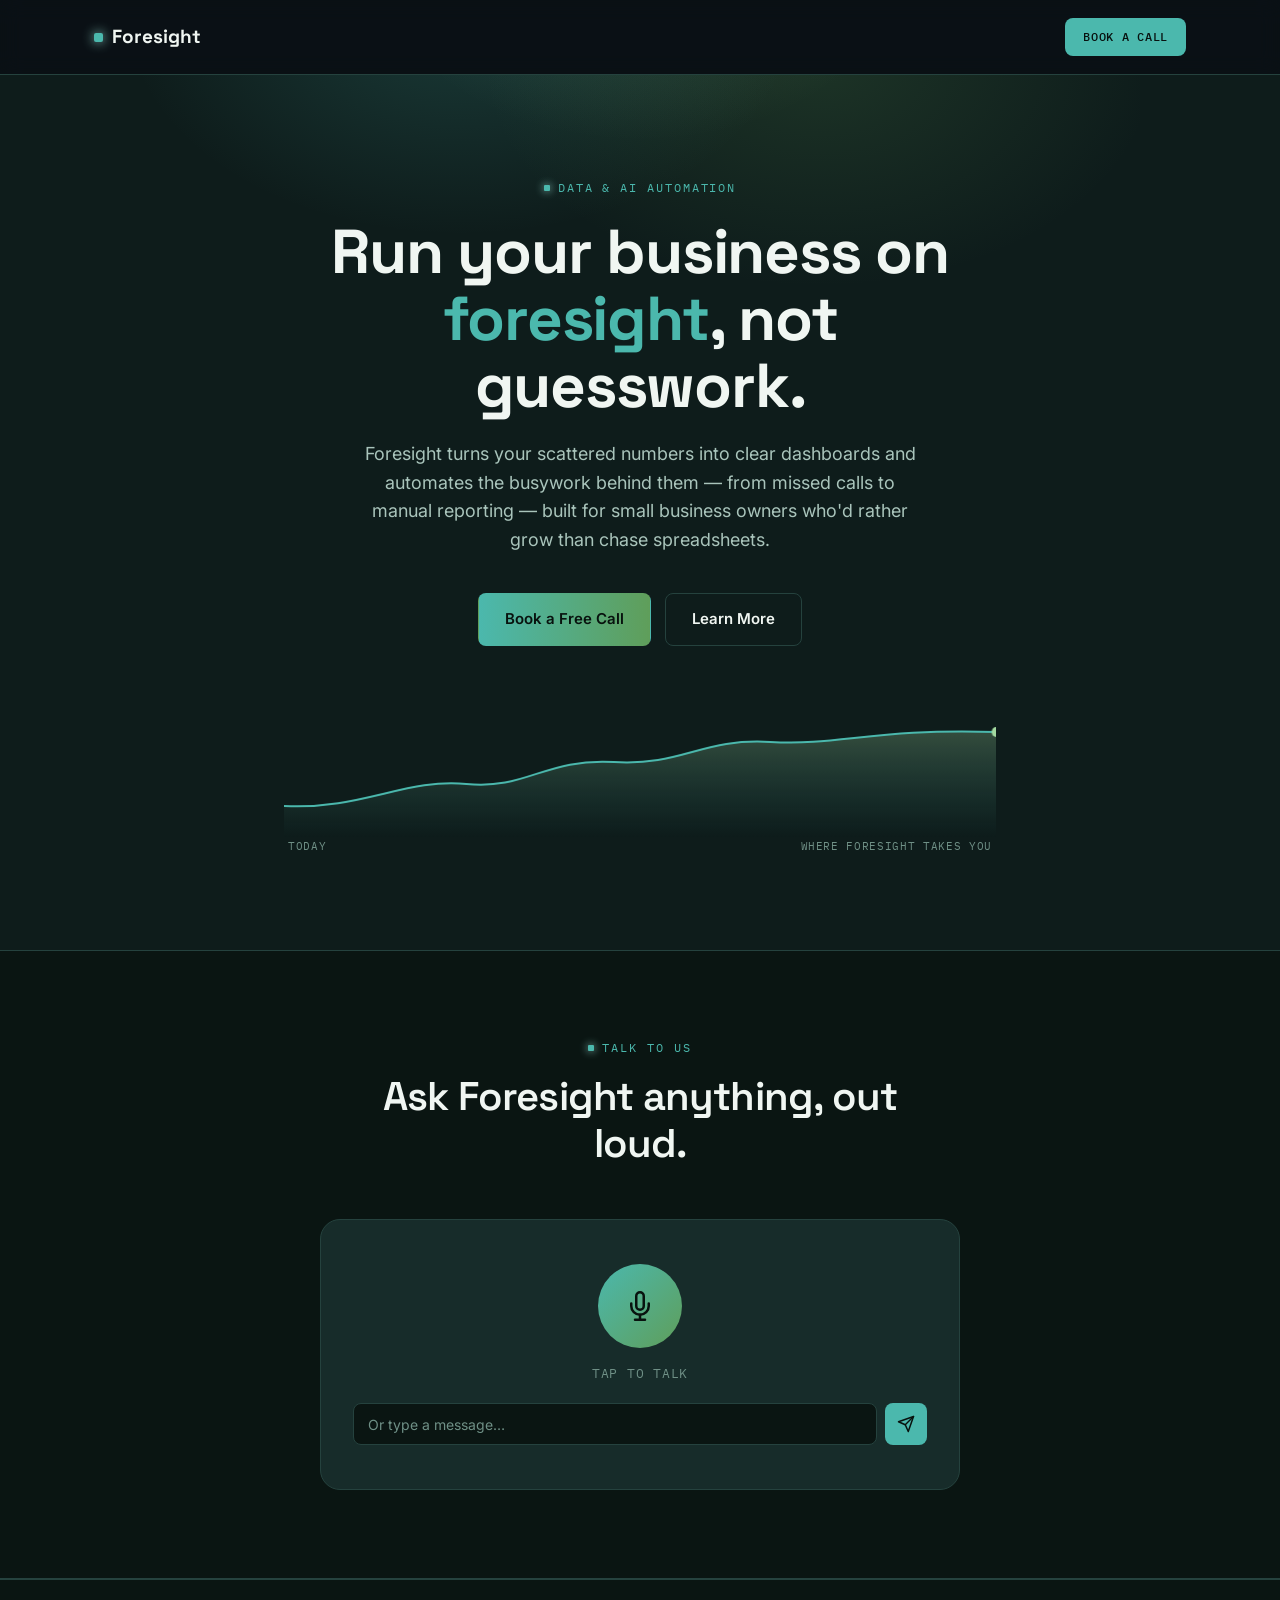
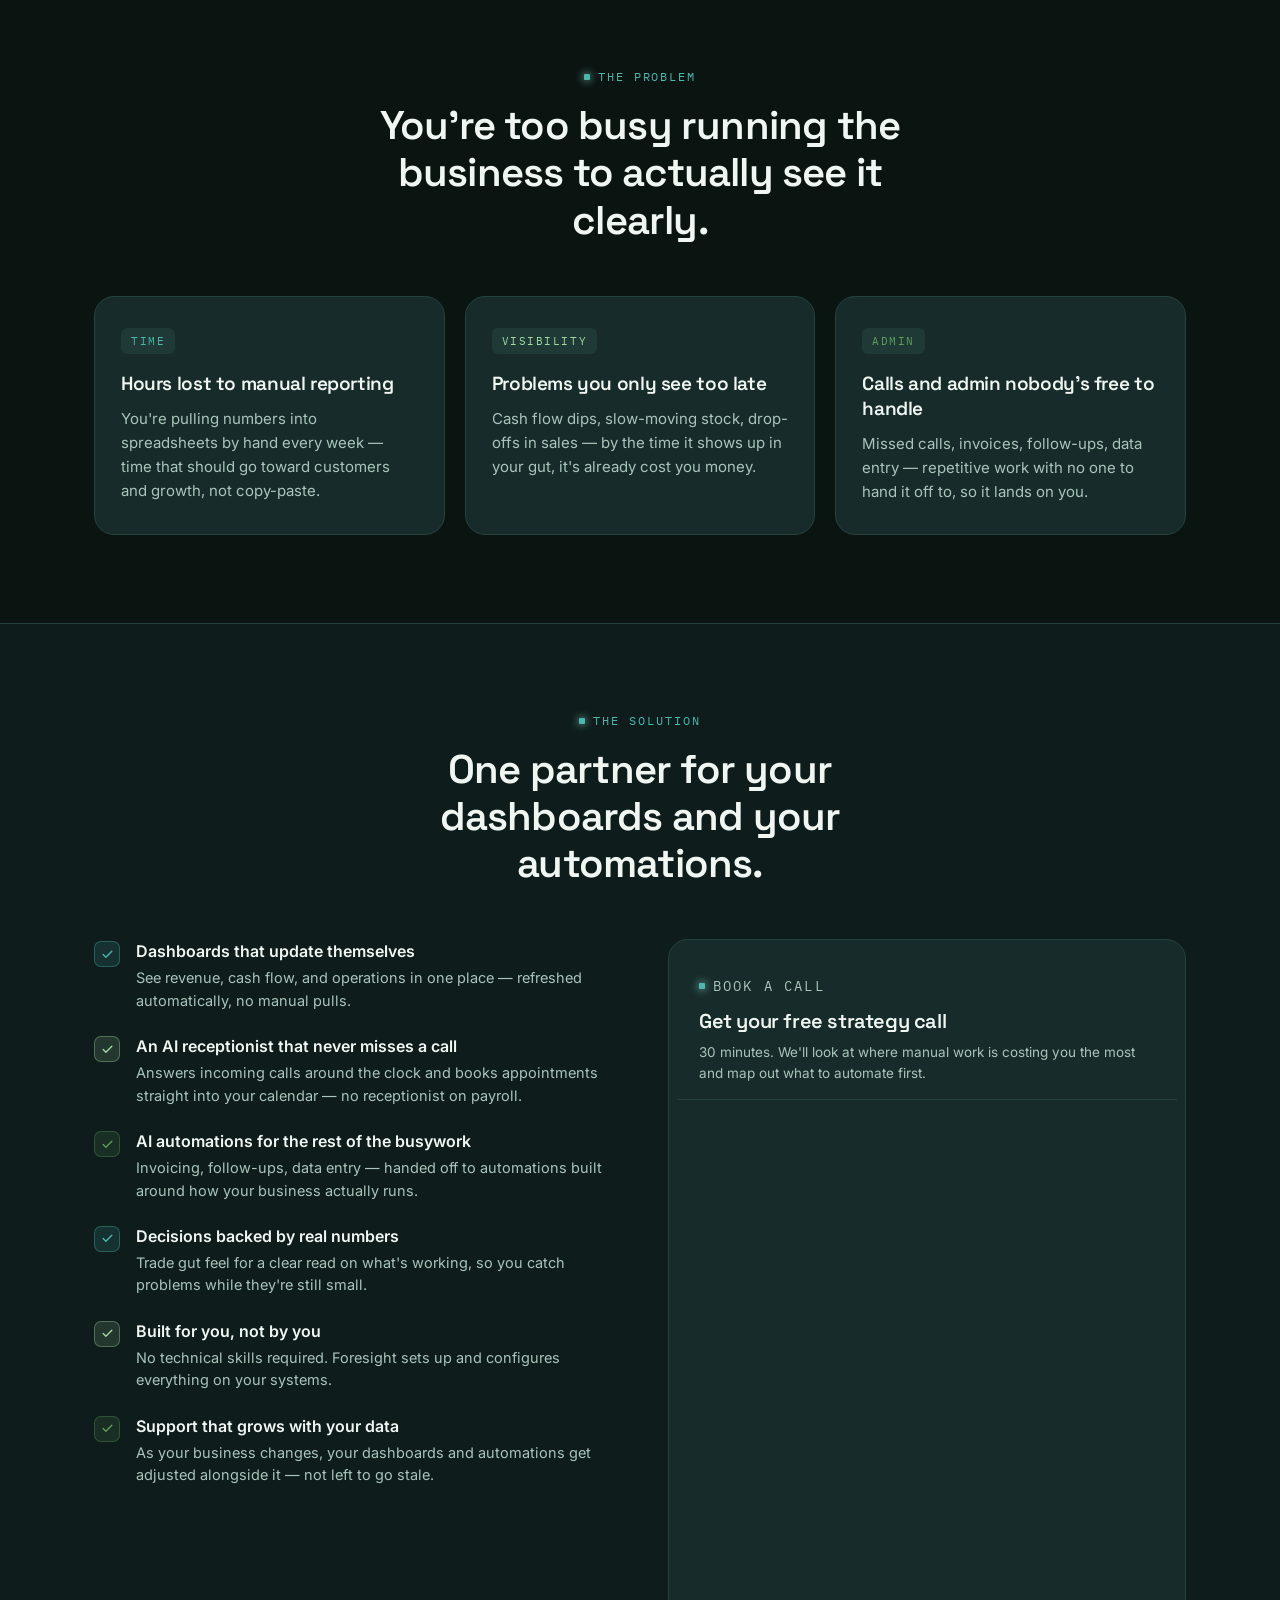
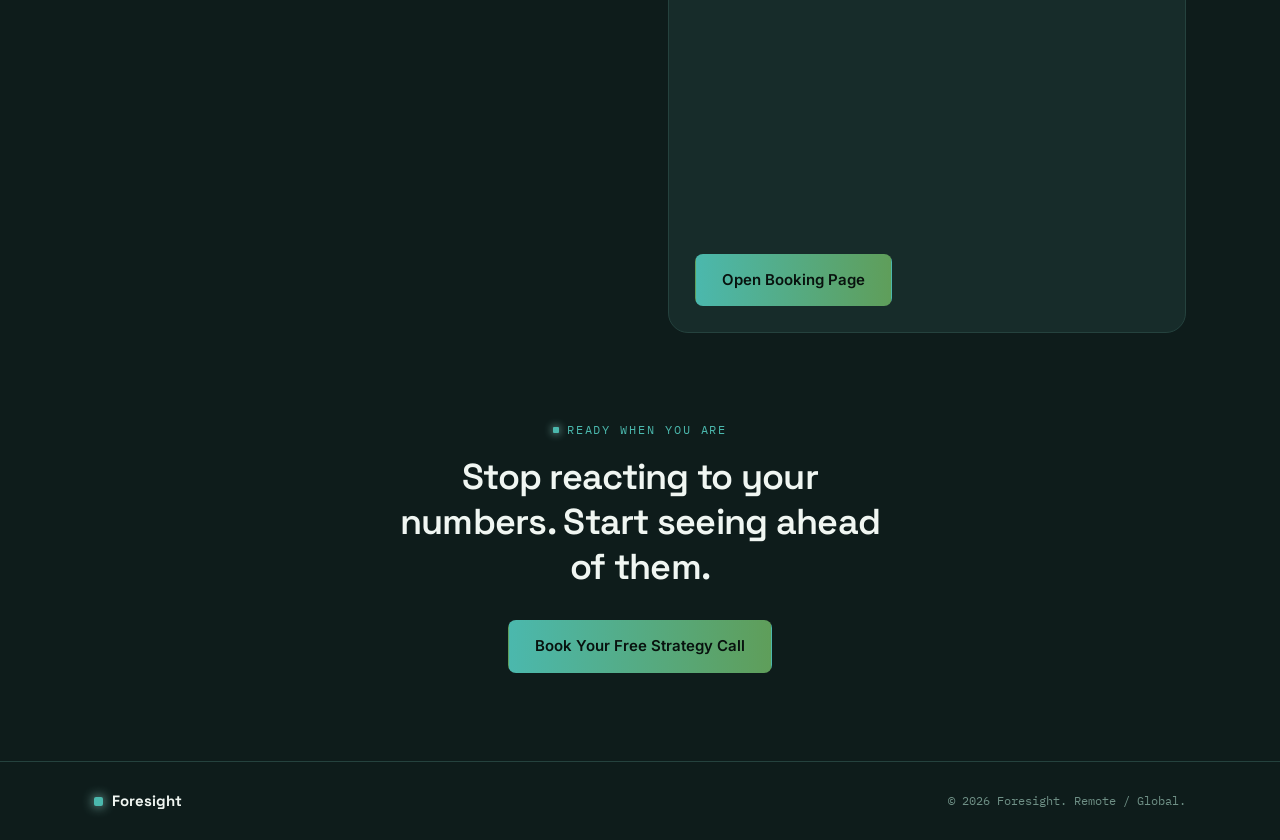
==== commit 8e0fb329: "Add files via upload" ====
--- a/index.html
+++ b/index.html
@@ -517,6 +517,41 @@
     border:1px solid var(--border-subtle);
     border-bottom-left-radius:4px;
   }
+  .voice-input-row{
+    width:100%;
+    display:flex;
+    gap:8px;
+    margin-top:4px;
+  }
+  .voice-input-row input{
+    flex:1;
+    min-width:0;
+    background:var(--bg-void);
+    border:1px solid var(--border-subtle);
+    border-radius:var(--radius-sm);
+    padding:11px 14px;
+    color:var(--text-primary);
+    font-family:'Inter',sans-serif;
+    font-size:14px;
+  }
+  .voice-input-row input::placeholder{color:var(--text-muted);}
+  .voice-input-row input:focus{outline:none;border-color:var(--accent);}
+  .voice-input-row button{
+    flex-shrink:0;
+    width:42px;height:42px;
+    border:none;
+    border-radius:var(--radius-sm);
+    background:var(--accent);
+    color:#08120e;
+    display:flex;
+    align-items:center;
+    justify-content:center;
+    cursor:pointer;
+    transition:transform .15s ease;
+  }
+  .voice-input-row button svg{width:18px;height:18px;stroke:#08120e;}
+  .voice-input-row button:hover{transform:translateY(-1px);}
+  .voice-input-row button:disabled{opacity:.5;cursor:wait;}
 
   /* ---------- FINAL CTA ---------- */
   .final-cta{
@@ -628,6 +663,12 @@
       </button>
       <p class="voice-status" id="voiceStatus">Tap to talk</p>
       <div class="voice-transcript" id="voiceTranscript" aria-live="polite"></div>
+      <div class="voice-input-row">
+        <input type="text" id="voiceTextInput" placeholder="Or type a message…" autocomplete="off" />
+        <button id="voiceSendBtn" type="button" aria-label="Send message">
+          <svg viewBox="0 0 24 24" fill="none" stroke-width="2" stroke-linecap="round" stroke-linejoin="round"><line x1="22" y1="2" x2="11" y2="13"></line><polygon points="22 2 15 22 11 13 2 9 22 2"></polygon></svg>
+        </button>
+      </div>
     </div>
   </div>
 </section>
@@ -763,7 +804,7 @@
   </div>
 </footer>
 
-<!-- ElevenLabs Conversational AI — inline voice widget (JS client SDK, not the floating embed) -->
+<!-- ElevenLabs Conversational AI — inline voice + text widget (JS client SDK, not the floating embed) -->
 <script type="module">
   import { Conversation } from 'https://esm.sh/@elevenlabs/client';
 
@@ -771,8 +812,11 @@
   const btn = document.getElementById('voiceToggleBtn');
   const statusEl = document.getElementById('voiceStatus');
   const transcriptEl = document.getElementById('voiceTranscript');
+  const textInput = document.getElementById('voiceTextInput');
+  const sendBtn = document.getElementById('voiceSendBtn');
 
   let conversation = null;
+  let connecting = false;
 
   function addBubble(role, text) {
     if (!text) return;
@@ -783,21 +827,36 @@
     transcriptEl.scrollTop = transcriptEl.scrollHeight;
   }
 
-  async function startConversation() {
+  function setBusy(busy) {
+    btn.disabled = busy;
+    sendBtn.disabled = busy;
+  }
+
+  // Connects via explicit WebSocket rather than the SDK's WebRTC default —
+  // WebRTC's signaling path doesn't carry a browser Origin header, which
+  // trips the domain allowlist ("Client did not provide the origin header")
+  // and kills the session instantly. WebSocket sends Origin normally.
+  async function ensureConversation() {
+    if (conversation) return conversation;
+    if (connecting) return null;
+    connecting = true;
     statusEl.textContent = 'Connecting…';
-    btn.disabled = true;
+    setBusy(true);
     try {
       await navigator.mediaDevices.getUserMedia({ audio: true });
       conversation = await Conversation.startSession({
         agentId: AGENT_ID,
+        connectionType: 'websocket',
         onConnect: () => {
-          btn.disabled = false;
+          connecting = false;
+          setBusy(false);
           btn.classList.add('voice-orb-active');
           statusEl.textContent = 'Listening…';
         },
         onDisconnect: () => {
           conversation = null;
-          btn.disabled = false;
+          connecting = false;
+          setBusy(false);
           btn.classList.remove('voice-orb-active', 'voice-orb-speaking');
           statusEl.textContent = 'Tap to talk';
         },
@@ -811,25 +870,46 @@
           addBubble(msg.source === 'user' ? 'user' : 'agent', msg.message);
         },
         onError: () => {
+          connecting = false;
           statusEl.textContent = 'Something went wrong — tap to retry.';
-          btn.disabled = false;
+          setBusy(false);
           btn.classList.remove('voice-orb-active', 'voice-orb-speaking');
         },
       });
+      return conversation;
     } catch (err) {
+      connecting = false;
       statusEl.textContent = 'Mic access is needed to talk.';
-      btn.disabled = false;
+      setBusy(false);
+      return null;
     }
   }
 
   btn.addEventListener('click', async () => {
     if (conversation) {
       statusEl.textContent = 'Ending…';
-      btn.disabled = true;
+      setBusy(true);
       await conversation.endSession();
       return;
     }
-    startConversation();
+    ensureConversation();
+  });
+
+  async function sendTypedMessage() {
+    const text = textInput.value.trim();
+    if (!text) return;
+    textInput.value = '';
+    const active = await ensureConversation();
+    if (!active) return;
+    active.sendUserMessage(text);
+  }
+
+  sendBtn.addEventListener('click', sendTypedMessage);
+  textInput.addEventListener('keydown', (e) => {
+    if (e.key === 'Enter') {
+      e.preventDefault();
+      sendTypedMessage();
+    }
   });
 </script>
 
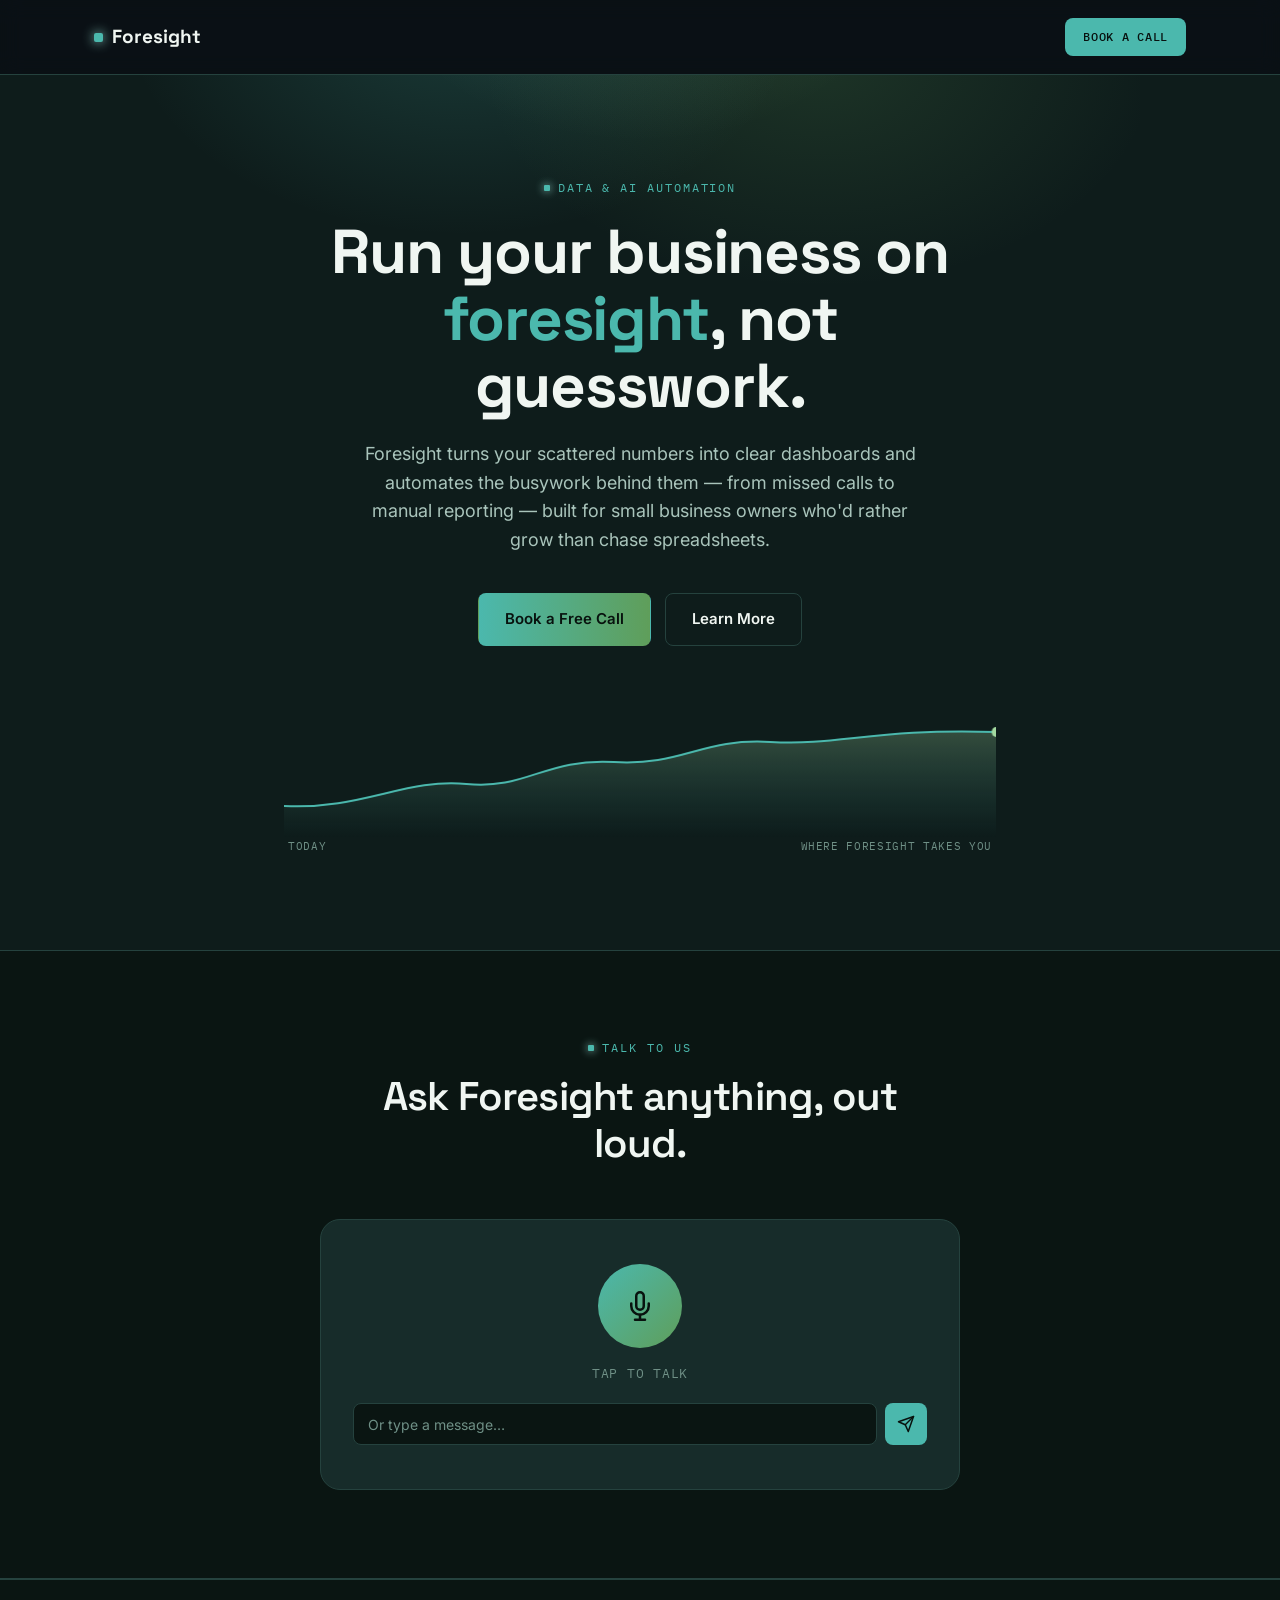
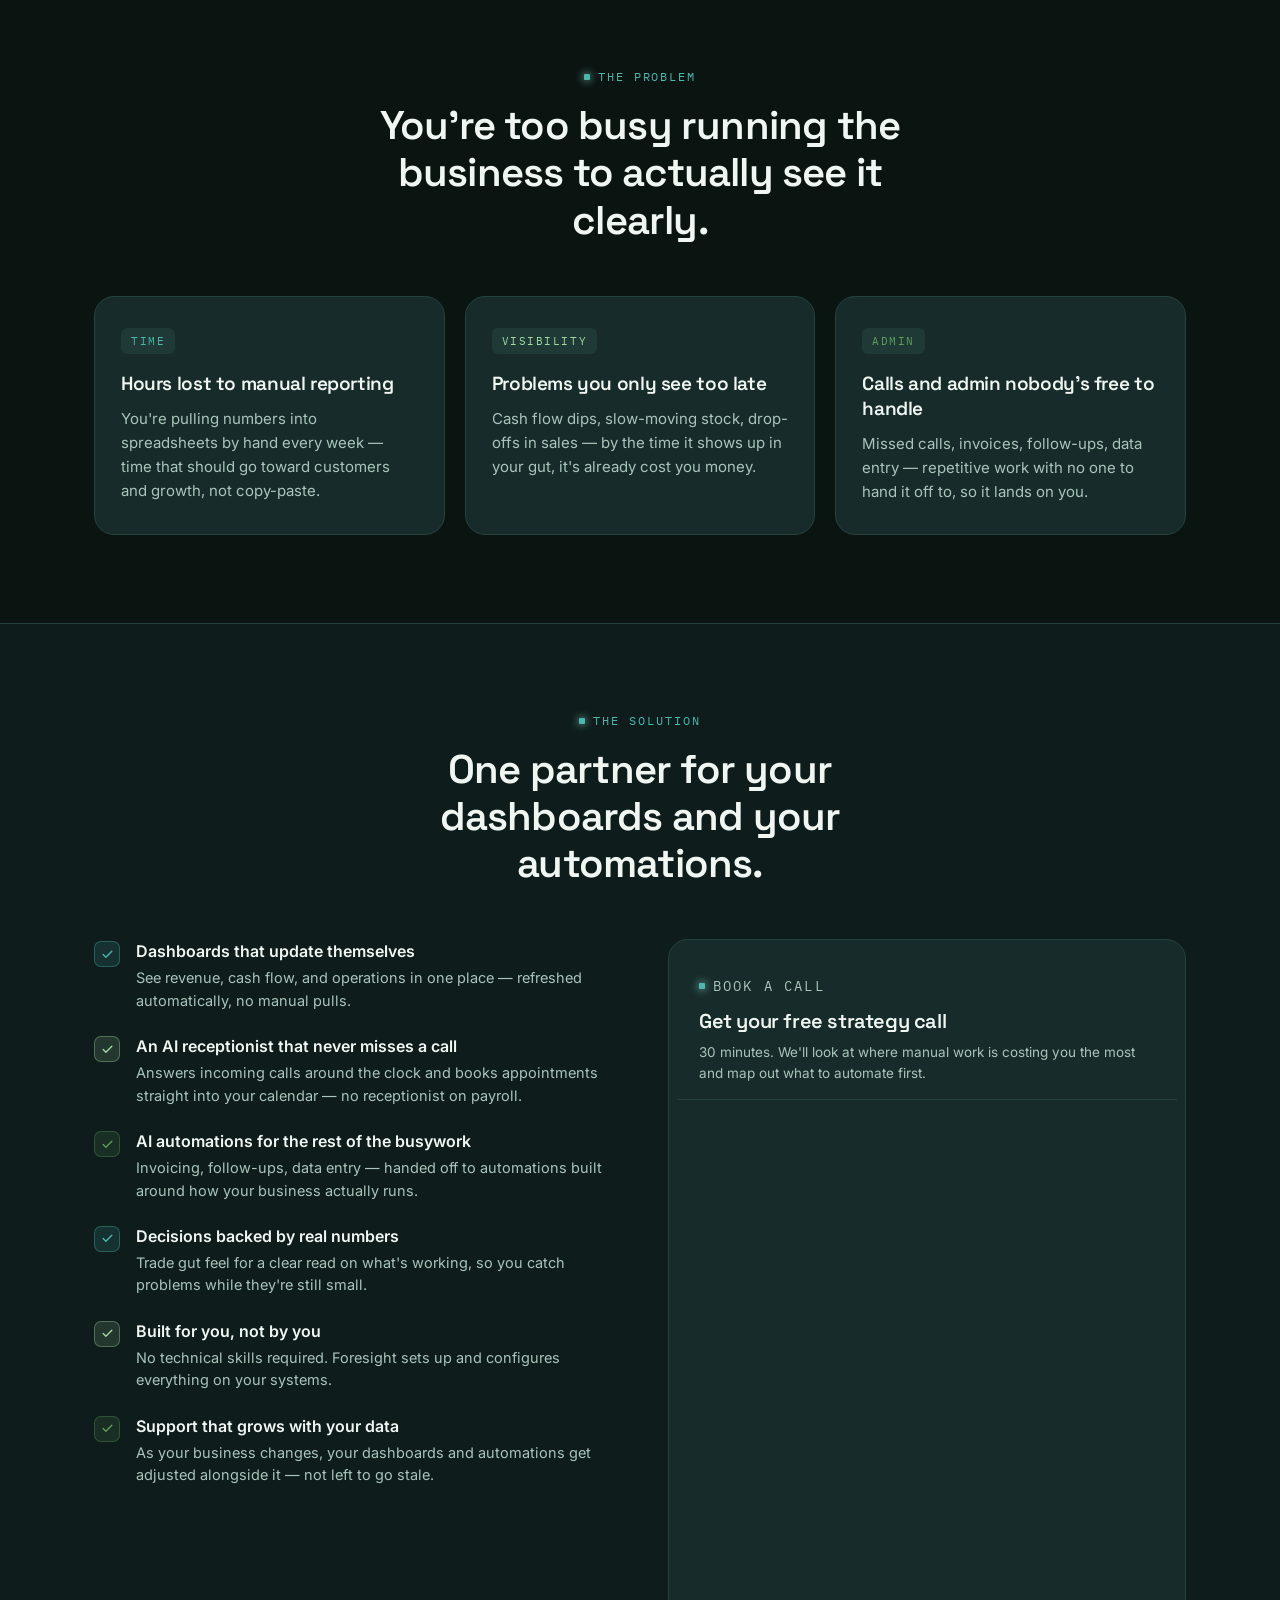
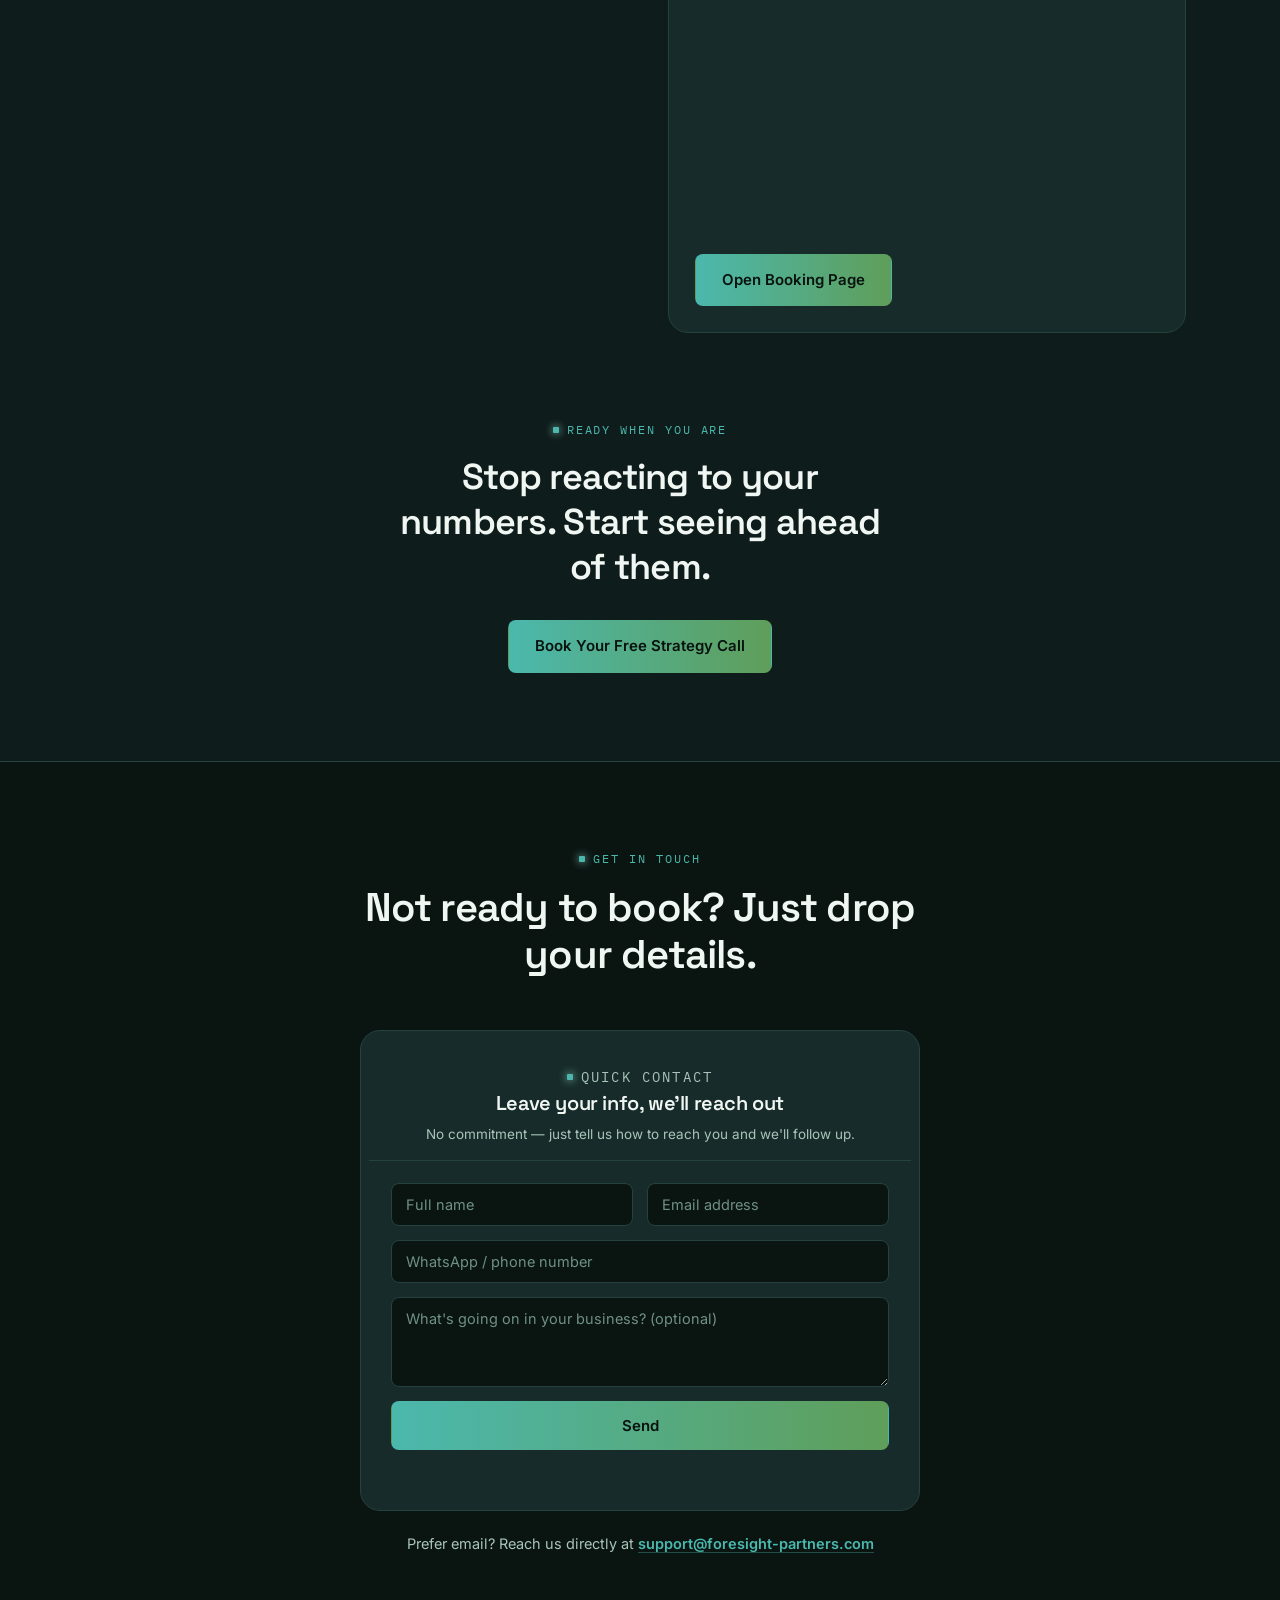
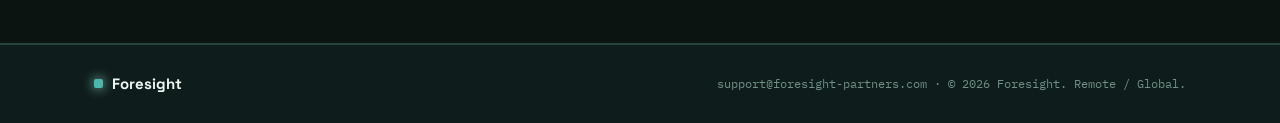
==== commit c80927b7: "Add files via upload" ====
--- a/index.html
+++ b/index.html
@@ -553,6 +553,84 @@
   .voice-input-row button:hover{transform:translateY(-1px);}
   .voice-input-row button:disabled{opacity:.5;cursor:wait;}
 
+  /* ---------- CONTACT FORM ---------- */
+  .contact{
+    background:var(--bg-void);
+    border-top:1px solid var(--border-subtle);
+    border-bottom:1px solid var(--border-subtle);
+  }
+  .contact-card{
+    max-width:560px;
+    margin:0 auto;
+    background:var(--bg-panel);
+    border:1px solid var(--border-subtle);
+    border-radius:var(--radius-lg);
+    padding:8px;
+  }
+  .contact-card-head{
+    padding:22px 22px 16px;
+    border-bottom:1px solid var(--border-subtle);
+    text-align:center;
+  }
+  .contact-card-head h3{
+    font-size:20px;
+    font-weight:600;
+  }
+  .contact-card-head p{
+    color:var(--text-secondary);
+    font-size:13.5px;
+    margin-top:6px;
+  }
+  .contact-form{
+    padding:22px;
+    display:flex;
+    flex-direction:column;
+    gap:14px;
+  }
+  .contact-form-row{
+    display:flex;
+    gap:14px;
+  }
+  .contact-form input,
+  .contact-form textarea{
+    width:100%;
+    background:var(--bg-void);
+    border:1px solid var(--border-subtle);
+    border-radius:var(--radius-sm);
+    padding:12px 14px;
+    color:var(--text-primary);
+    font-family:'Inter',sans-serif;
+    font-size:14.5px;
+  }
+  .contact-form input::placeholder,
+  .contact-form textarea::placeholder{color:var(--text-muted);}
+  .contact-form input:focus,
+  .contact-form textarea:focus{outline:none;border-color:var(--accent);}
+  .contact-form textarea{resize:vertical;min-height:90px;font-family:'Inter',sans-serif;}
+  .contact-form button{width:100%;justify-content:center;}
+  .contact-form-status{
+    text-align:center;
+    font-family:'IBM Plex Mono',monospace;
+    font-size:12px;
+    letter-spacing:0.04em;
+    color:var(--text-muted);
+    min-height:16px;
+  }
+  .contact-form-status.success{color:var(--accent-mint);}
+  .contact-form-status.error{color:#e08a7d;}
+  .contact-email{
+    text-align:center;
+    margin-top:22px;
+    color:var(--text-secondary);
+    font-size:14.5px;
+  }
+  .contact-email a{
+    color:var(--accent);
+    font-weight:600;
+    border-bottom:1px solid rgba(75,184,173,0.35);
+  }
+  .contact-email a:hover{border-color:var(--accent);}
+
   /* ---------- FINAL CTA ---------- */
   .final-cta{
     text-align:center;
@@ -598,6 +676,7 @@
     .hero-actions{flex-direction:column;}
     .forecast-line{height:90px;}
     .voice-card{padding:32px 20px;}
+    .contact-form-row{flex-direction:column;}
   }
 </style>
 </head>
@@ -797,12 +876,83 @@
   </div>
 </section>
 
+<section class="contact" id="contact">
+  <div class="container">
+    <div class="section-head">
+      <p class="eyebrow" style="justify-content:center;">Get in touch</p>
+      <h2>Not ready to book? Just drop your details.</h2>
+    </div>
+    <div class="contact-card">
+      <div class="contact-card-head">
+        <p class="eyebrow" style="justify-content:center;">Quick contact</p>
+        <h3>Leave your info, we'll reach out</h3>
+        <p>No commitment — just tell us how to reach you and we'll follow up.</p>
+      </div>
+      <form class="contact-form" id="contactForm">
+        <input type="hidden" name="access_key" value="a40c4005-17b1-4bb3-a30a-9642271900d2" />
+        <input type="hidden" name="subject" value="New contact form submission — Foresight website" />
+        <input type="checkbox" name="botcheck" style="display:none" tabindex="-1" autocomplete="off" />
+        <div class="contact-form-row">
+          <input type="text" name="name" placeholder="Full name" required />
+          <input type="email" name="email" placeholder="Email address" required />
+        </div>
+        <input type="tel" name="phone" placeholder="WhatsApp / phone number" />
+        <textarea name="message" placeholder="What's going on in your business? (optional)"></textarea>
+        <button type="submit" class="btn btn-primary" id="contactSubmitBtn">Send</button>
+        <p class="contact-form-status" id="contactFormStatus"></p>
+      </form>
+    </div>
+    <p class="contact-email">Prefer email? Reach us directly at <a href="mailto:support@foresight-partners.com">support@foresight-partners.com</a></p>
+  </div>
+</section>
+
 <footer>
   <div class="container footer-inner">
     <div class="logo" style="font-size:15px;"><span class="logo-mark"></span>Foresight</div>
-    <p>© 2026 Foresight. Remote / Global.</p>
+    <p><a href="mailto:support@foresight-partners.com">support@foresight-partners.com</a> · © 2026 Foresight. Remote / Global.</p>
   </div>
 </footer>
+
+<!-- Contact form — submits to Web3Forms (no backend needed) -->
+<script>
+  (function () {
+    var form = document.getElementById('contactForm');
+    var statusEl = document.getElementById('contactFormStatus');
+    var submitBtn = document.getElementById('contactSubmitBtn');
+
+    form.addEventListener('submit', function (e) {
+      e.preventDefault();
+      statusEl.textContent = 'Sending…';
+      statusEl.className = 'contact-form-status';
+      submitBtn.disabled = true;
+
+      var payload = Object.fromEntries(new FormData(form));
+
+      fetch('https://api.web3forms.com/submit', {
+        method: 'POST',
+        headers: { 'Content-Type': 'application/json', Accept: 'application/json' },
+        body: JSON.stringify(payload),
+      })
+        .then(function (res) { return res.json(); })
+        .then(function (data) {
+          submitBtn.disabled = false;
+          if (data.success) {
+            statusEl.textContent = "Thanks — we'll be in touch soon.";
+            statusEl.className = 'contact-form-status success';
+            form.reset();
+          } else {
+            statusEl.textContent = 'Something went wrong — please try again or email us directly.';
+            statusEl.className = 'contact-form-status error';
+          }
+        })
+        .catch(function () {
+          submitBtn.disabled = false;
+          statusEl.textContent = 'Something went wrong — please try again or email us directly.';
+          statusEl.className = 'contact-form-status error';
+        });
+    });
+  })();
+</script>
 
 <!-- ElevenLabs Conversational AI — inline voice + text widget (JS client SDK, not the floating embed) -->
 <script type="module">
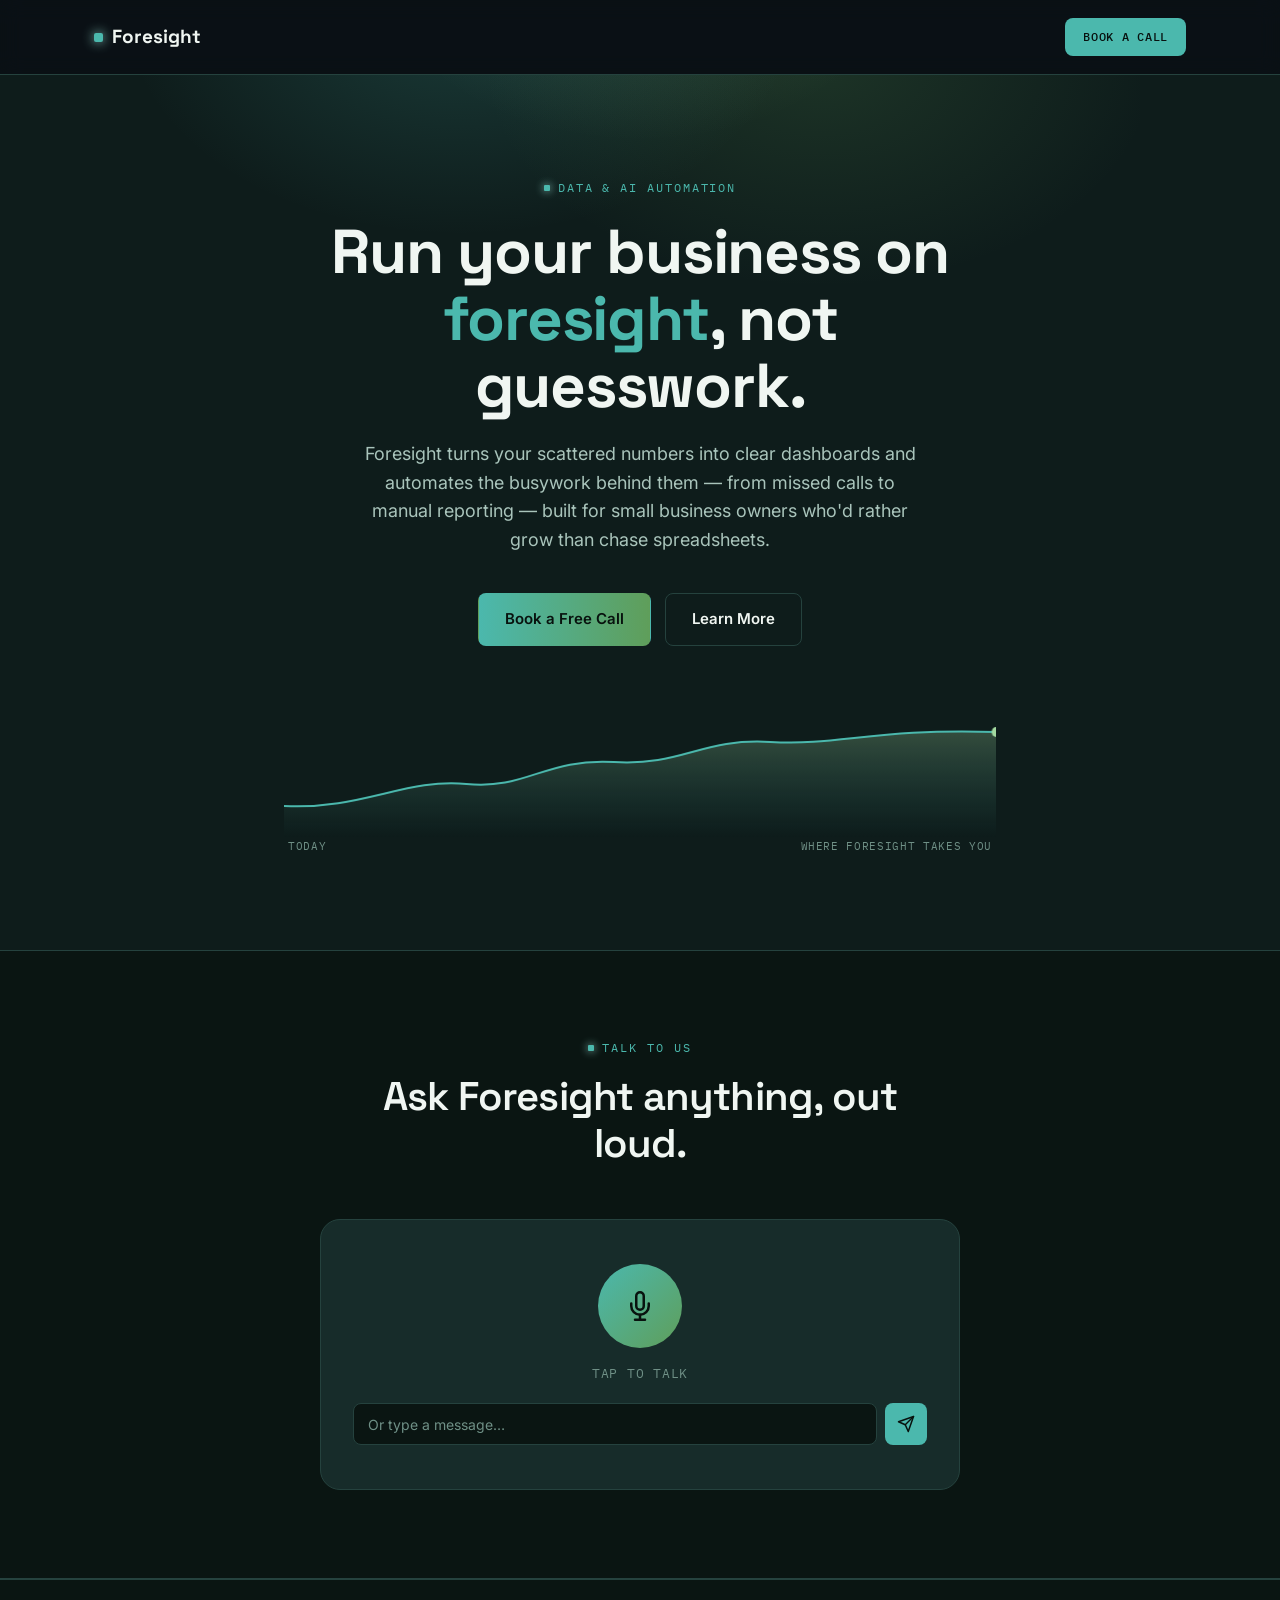
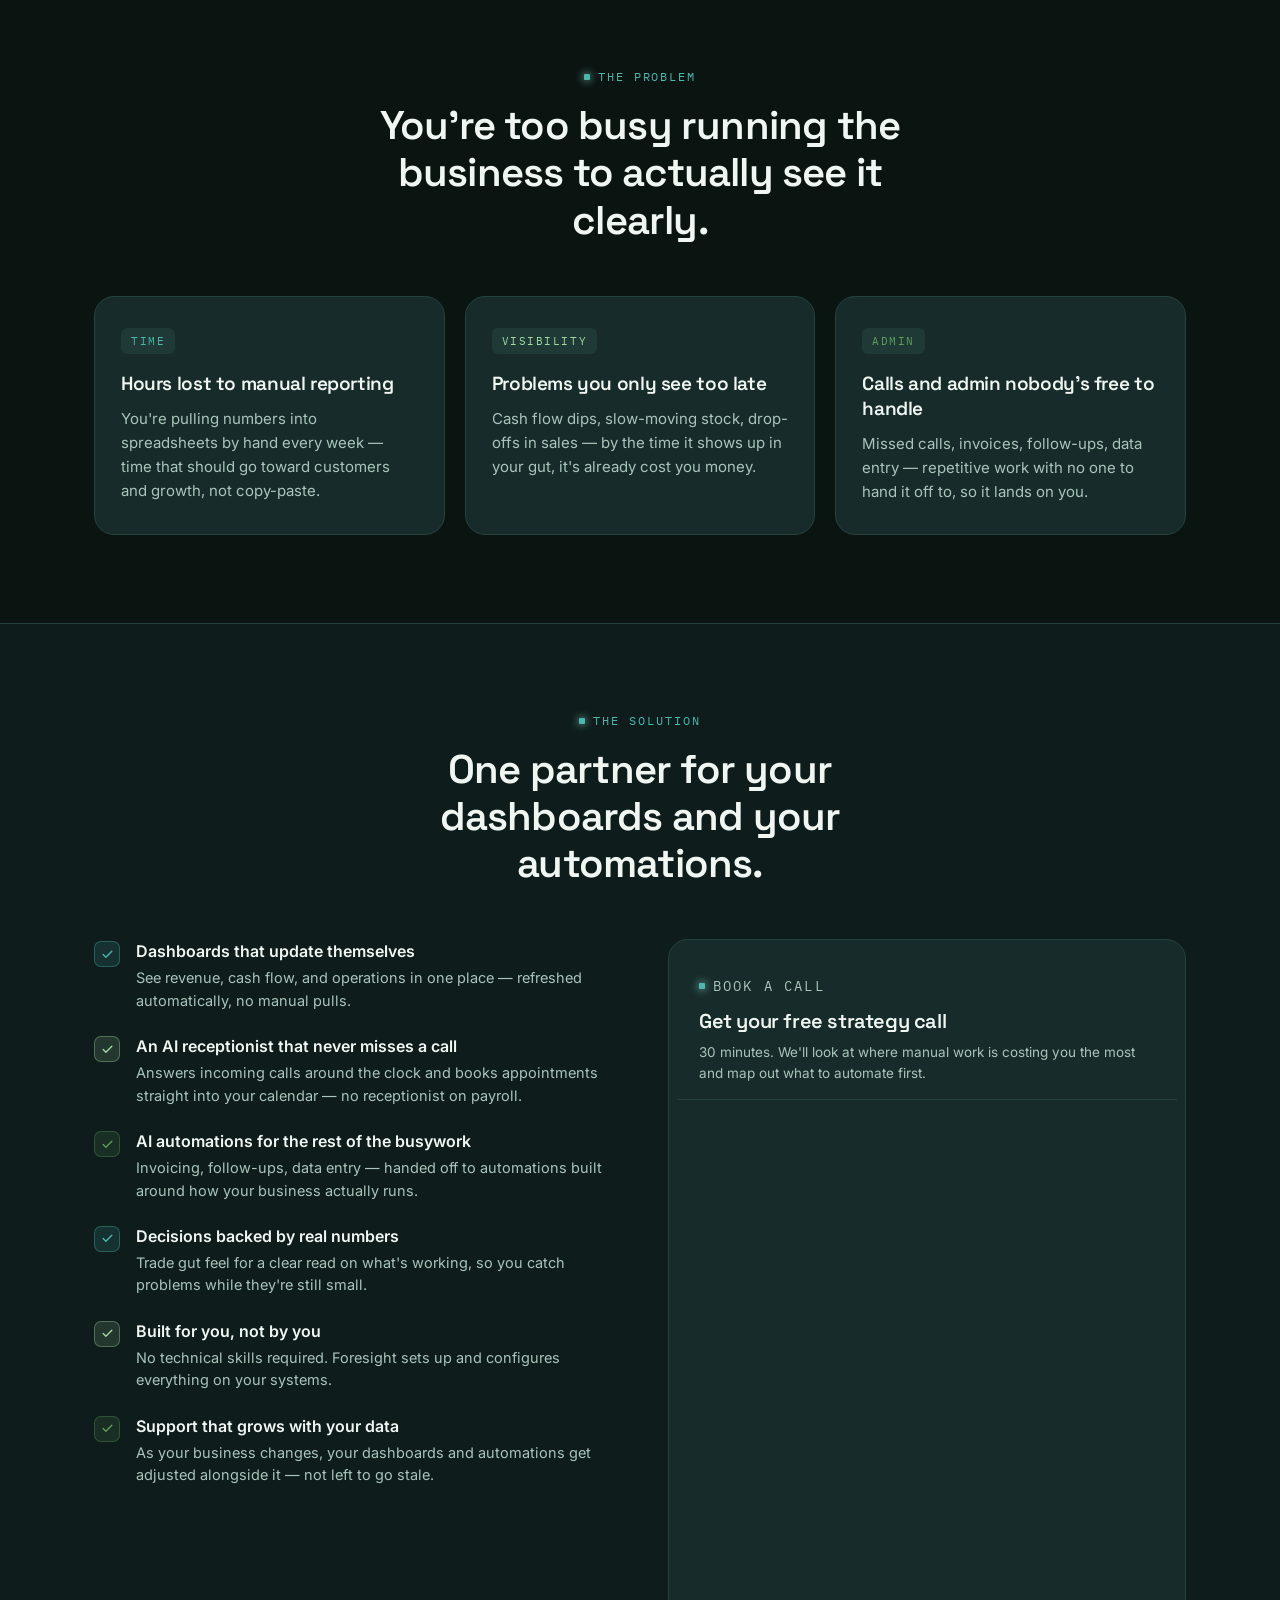
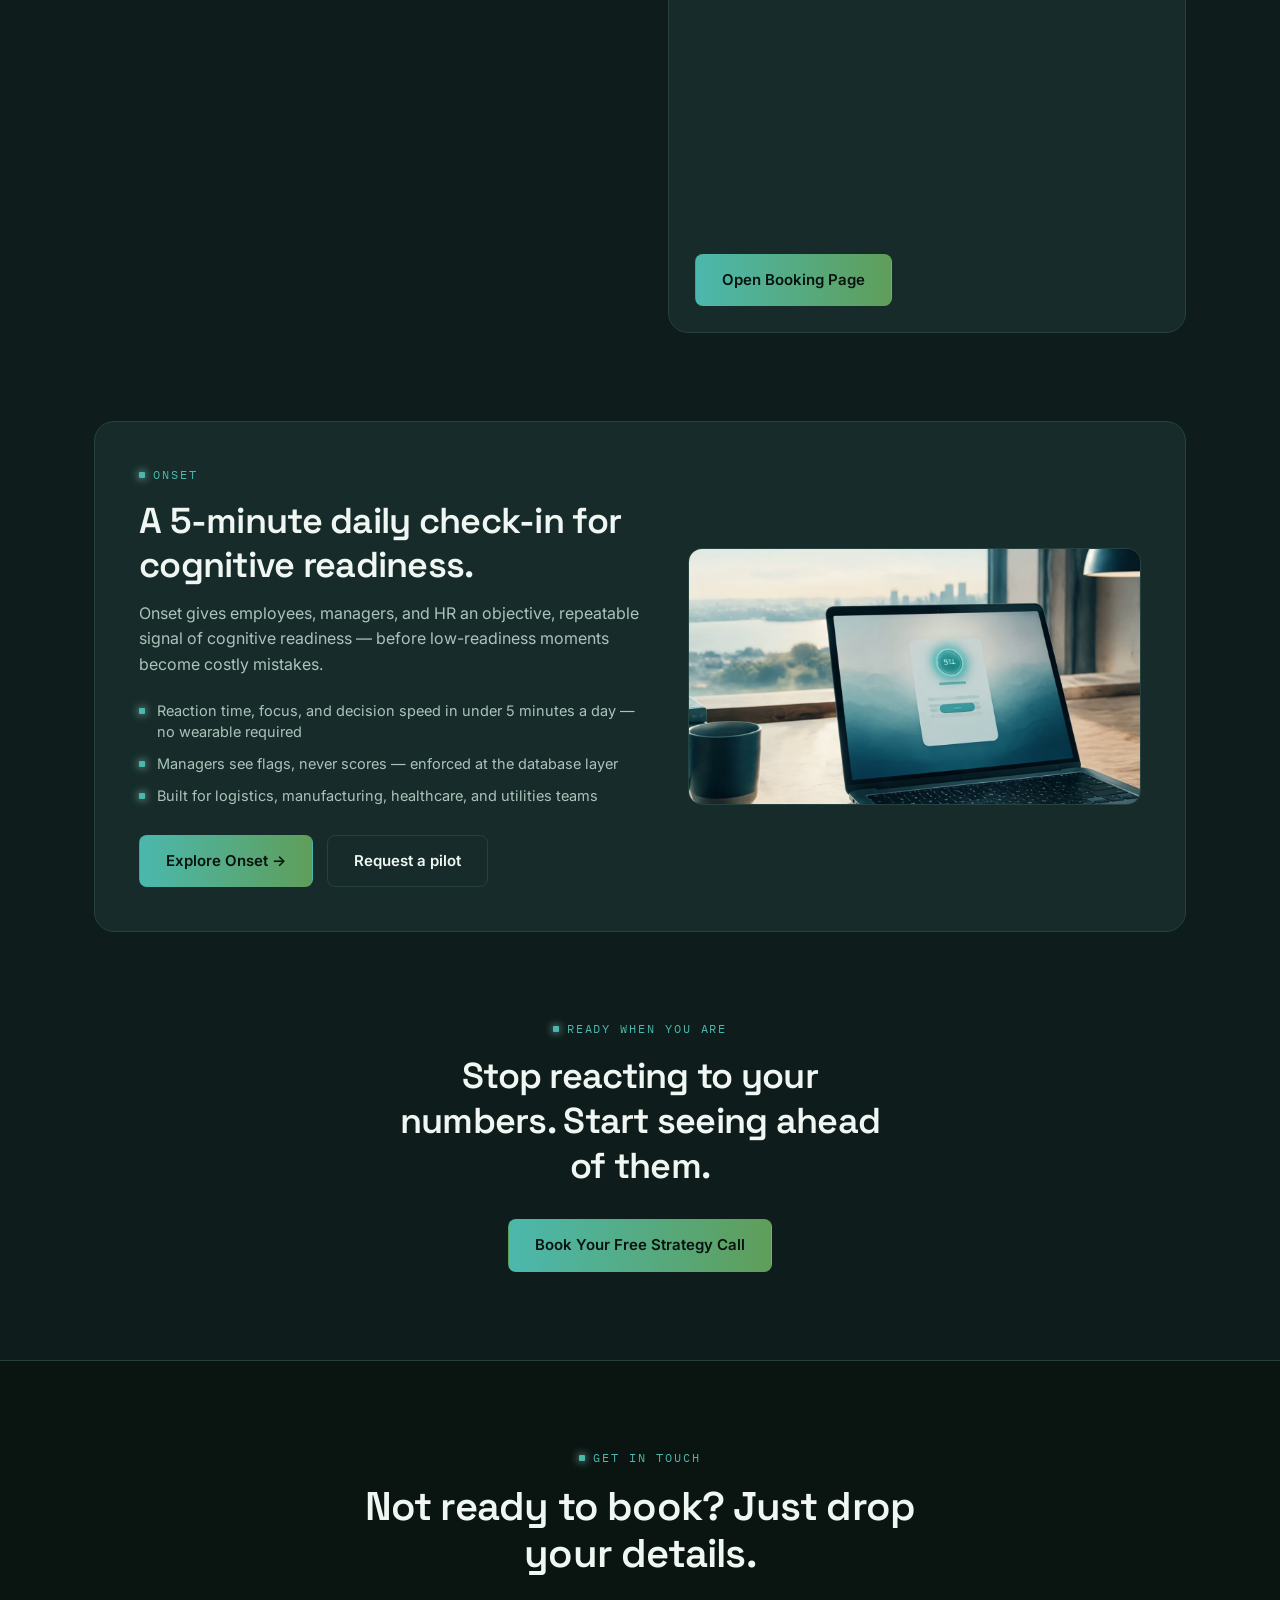
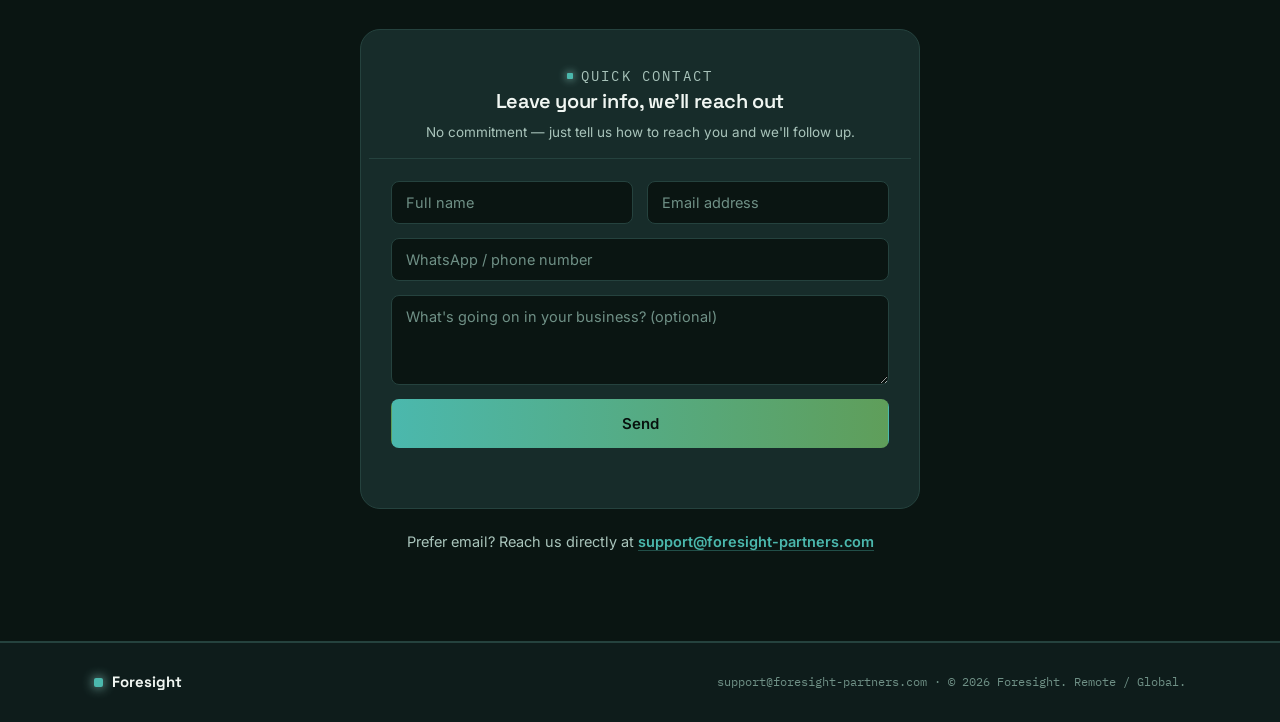
==== commit 68defd04: "Add Onset section to the homepage Introduces Onset with a short summary and an "Explore Onset" butto" ====
--- a/index.html
+++ b/index.html
@@ -630,6 +630,79 @@
     border-bottom:1px solid rgba(75,184,173,0.35);
   }
   .contact-email a:hover{border-color:var(--accent);}
+
+  /* ---------- ONSET ---------- */
+  .onset{padding-top:0;}
+  .onset-card{
+    display:grid;
+    grid-template-columns:1.05fr 0.95fr;
+    gap:48px;
+    align-items:center;
+    background:var(--bg-panel);
+    border:1px solid var(--border-subtle);
+    border-radius:var(--radius-lg);
+    padding:44px;
+  }
+  .onset-copy h2{
+    font-size:clamp(26px,3.2vw,36px);
+    font-weight:600;
+    line-height:1.2;
+    margin:16px 0 14px;
+  }
+  .onset-sub{
+    color:var(--text-secondary);
+    font-size:16px;
+    line-height:1.6;
+    margin-bottom:22px;
+  }
+  .onset-points{
+    list-style:none;
+    display:flex;
+    flex-direction:column;
+    gap:10px;
+    margin-bottom:28px;
+  }
+  .onset-points li{
+    display:flex;
+    gap:12px;
+    color:var(--text-secondary);
+    font-size:14.5px;
+    line-height:1.5;
+  }
+  .onset-points li::before{
+    content:'';
+    flex-shrink:0;
+    width:6px;height:6px;
+    margin-top:8px;
+    background:var(--accent);
+    border-radius:1px;
+    box-shadow:0 0 8px var(--accent-bright);
+  }
+  .onset-actions{
+    display:flex;
+    gap:14px;
+    flex-wrap:wrap;
+  }
+  .onset-visual{
+    display:block;
+    border-radius:var(--radius-md);
+    overflow:hidden;
+    border:1px solid var(--border-subtle);
+  }
+  .onset-visual img{
+    display:block;
+    width:100%;
+    height:auto;
+    transition:transform .4s ease;
+  }
+  .onset-visual:hover img{transform:scale(1.03);}
+  @media (max-width:860px){
+    .onset-card{grid-template-columns:1fr;gap:32px;padding:28px 22px;}
+  }
+  @media (prefers-reduced-motion: reduce){
+    .onset-visual img{transition:none;}
+    .onset-visual:hover img{transform:none;}
+  }
 
   /* ---------- FINAL CTA ---------- */
   .final-cta{
@@ -868,6 +941,30 @@
   </div>
 </section>
 
+<section class="onset" id="onset">
+  <div class="container">
+    <div class="onset-card">
+      <div class="onset-copy">
+        <p class="eyebrow">Onset</p>
+        <h2>A 5-minute daily check-in for cognitive readiness.</h2>
+        <p class="onset-sub">Onset gives employees, managers, and HR an objective, repeatable signal of cognitive readiness — before low-readiness moments become costly mistakes.</p>
+        <ul class="onset-points">
+          <li>Reaction time, focus, and decision speed in under 5 minutes a day — no wearable required</li>
+          <li>Managers see flags, never scores — enforced at the database layer</li>
+          <li>Built for logistics, manufacturing, healthcare, and utilities teams</li>
+        </ul>
+        <div class="onset-actions">
+          <a href="/onset/" class="btn btn-primary">Explore Onset →</a>
+          <a href="mailto:support@foresight-partners.com?subject=Onset%20pilot%20request" class="btn btn-secondary">Request a pilot</a>
+        </div>
+      </div>
+      <a class="onset-visual" href="/onset/" aria-label="Open the Onset website">
+        <img src="/onset/media/hero-frames/frame-060.jpg" alt="A calm, softly lit desk with the Onset daily check-in card on a laptop screen" width="1280" height="724" loading="lazy">
+      </a>
+    </div>
+  </div>
+</section>
+
 <section class="final-cta">
   <div class="container">
     <p class="eyebrow" style="justify-content:center;">Ready when you are</p>
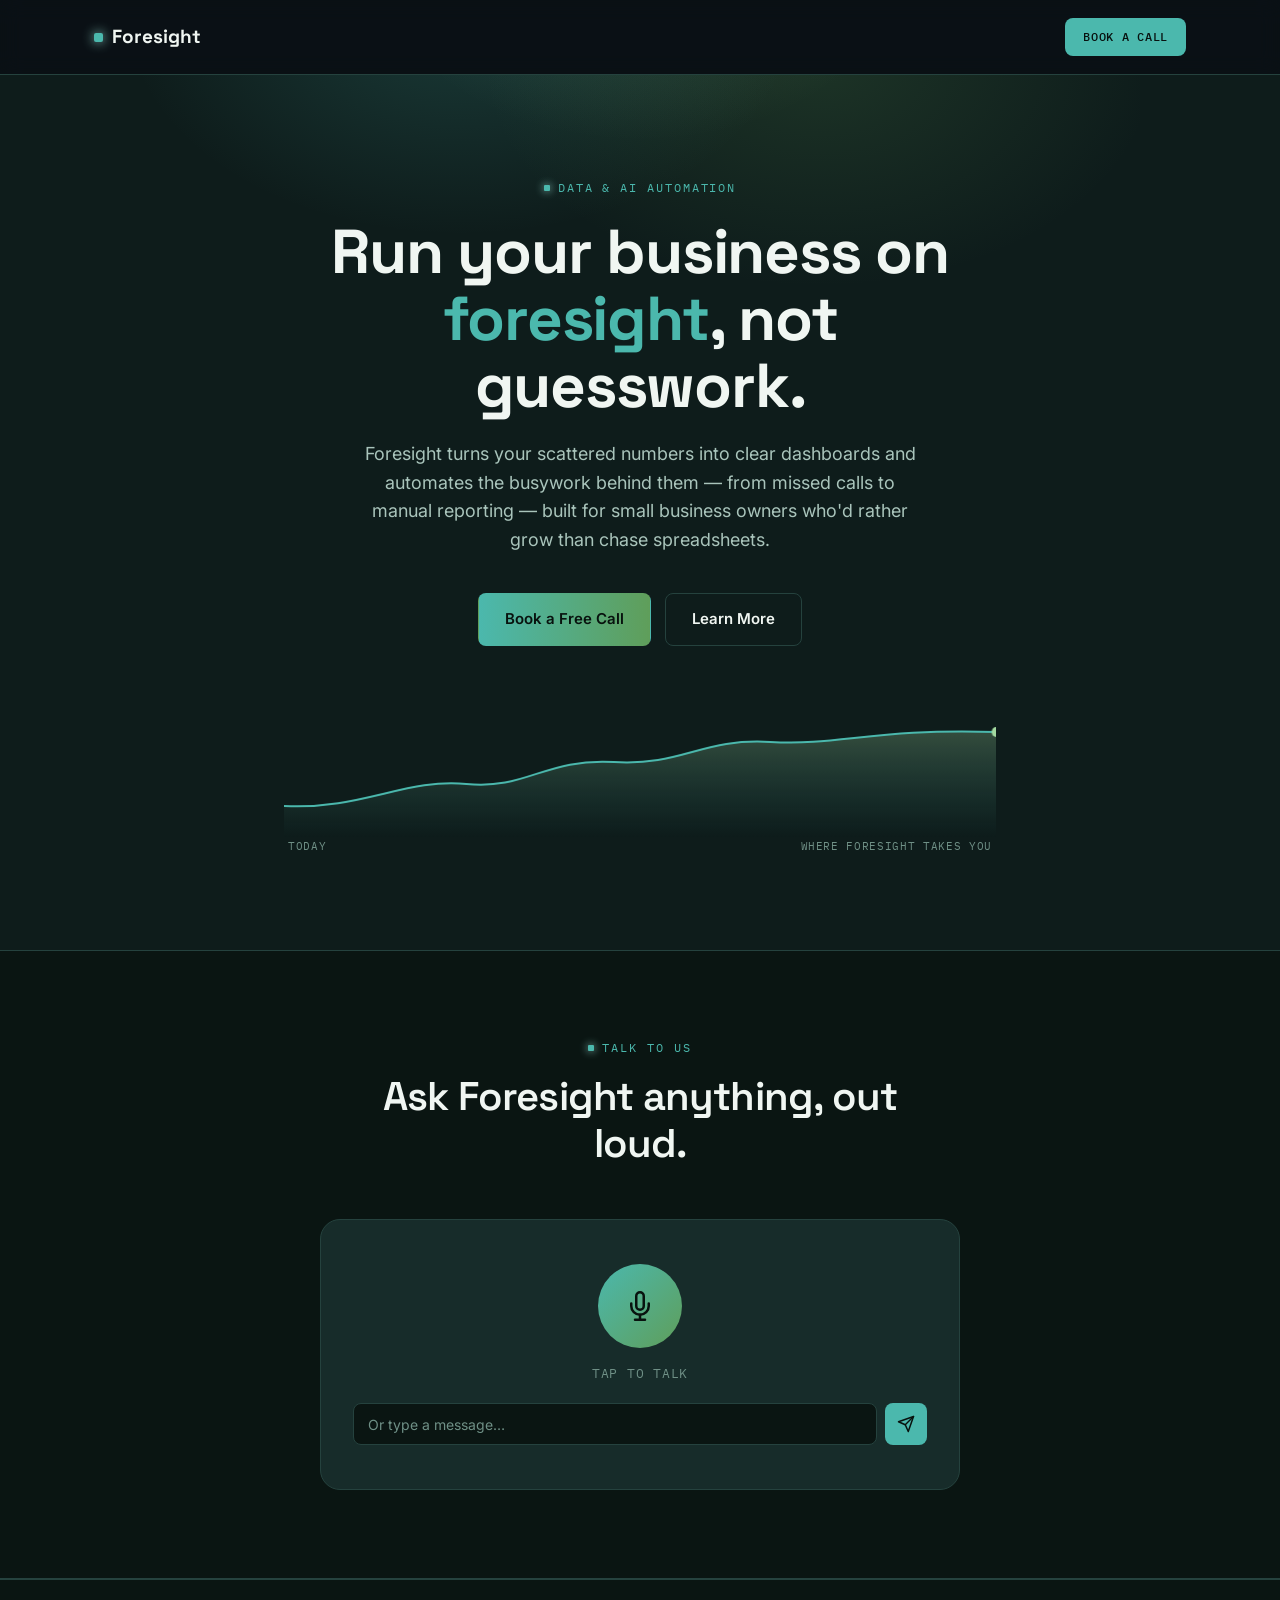
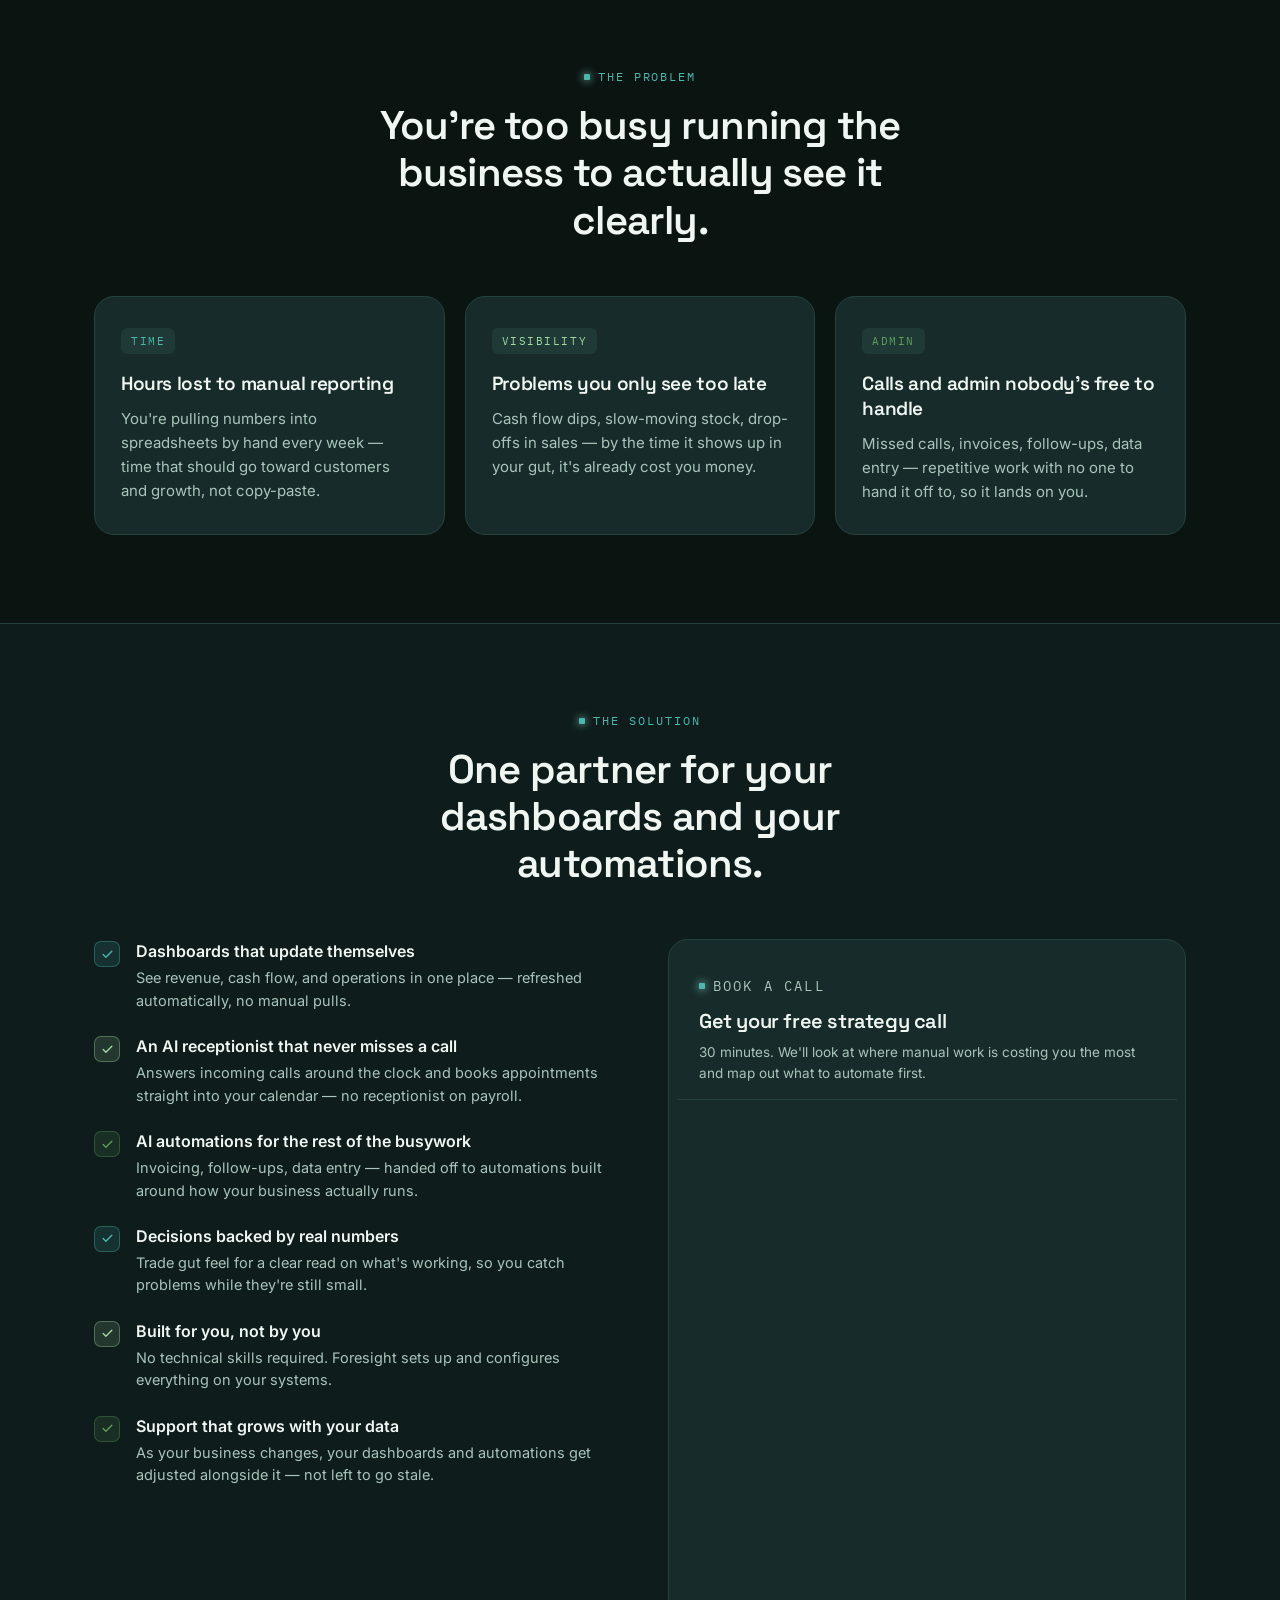
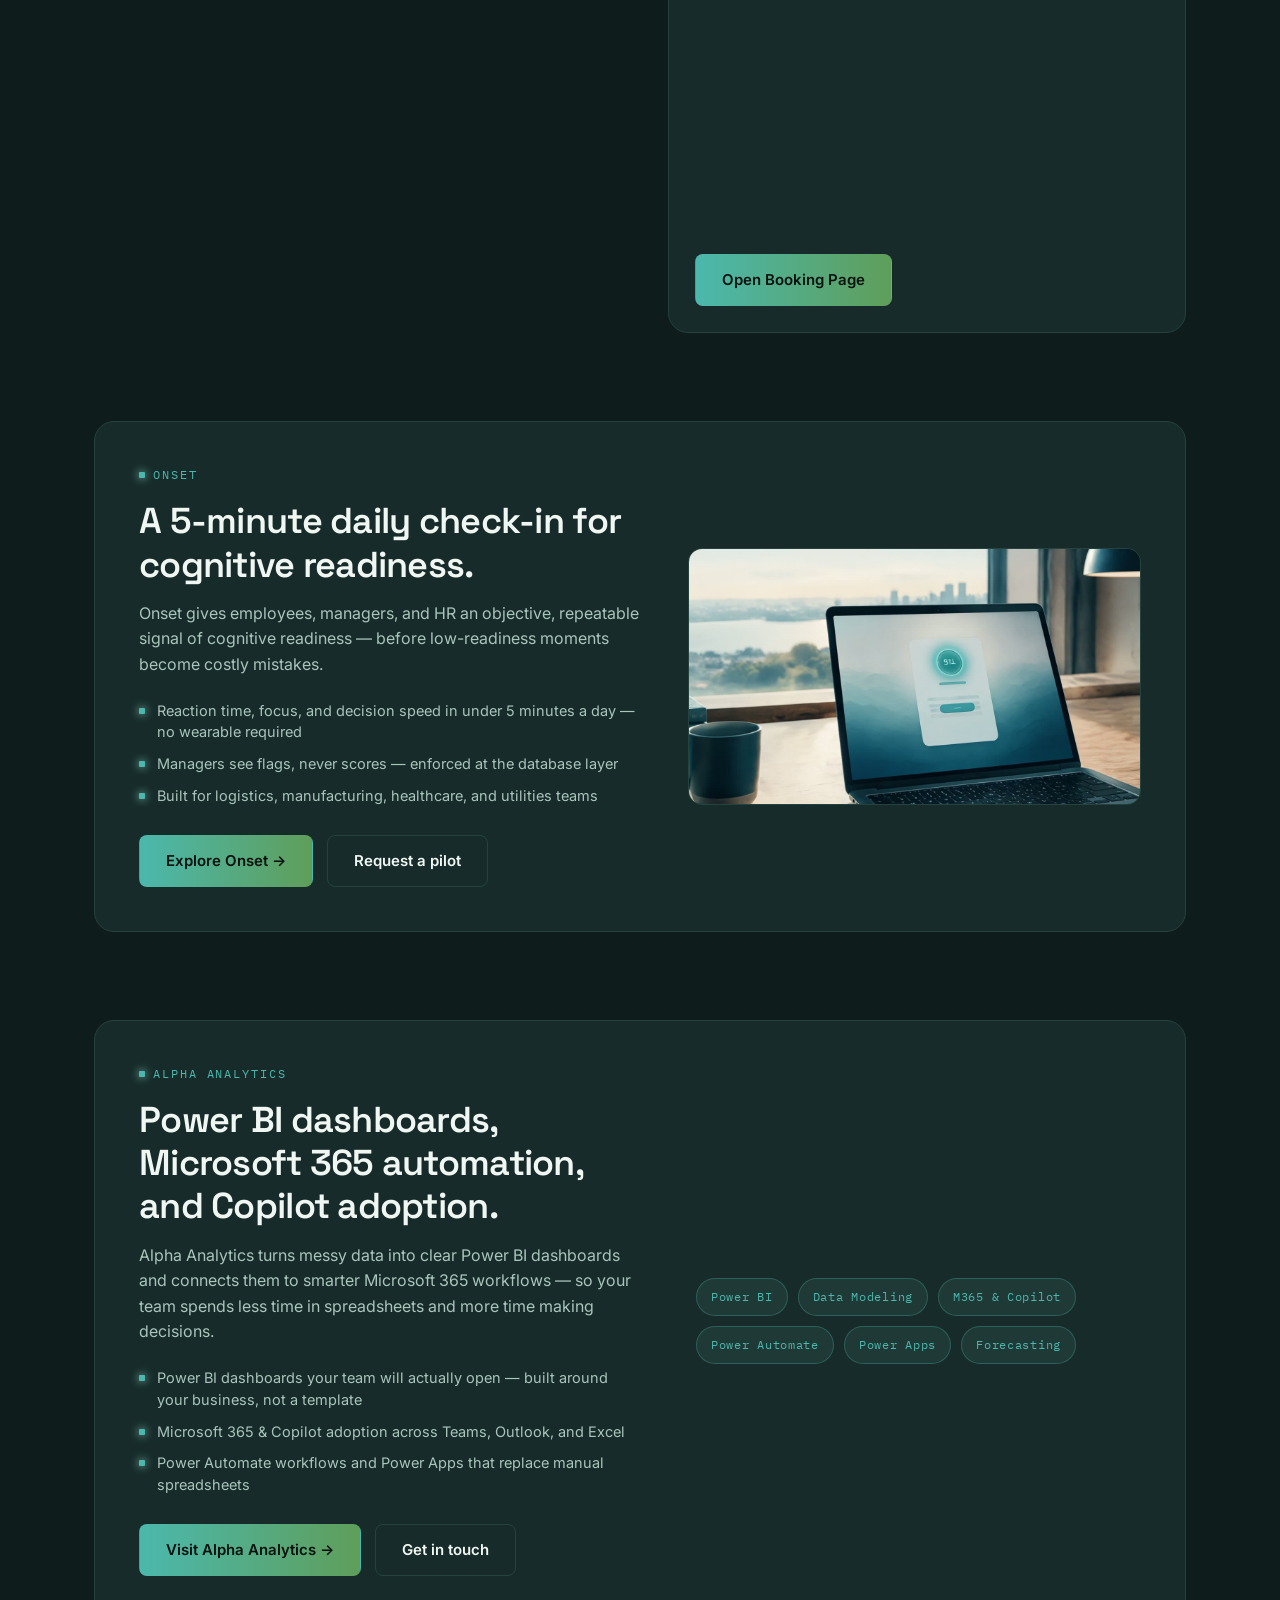
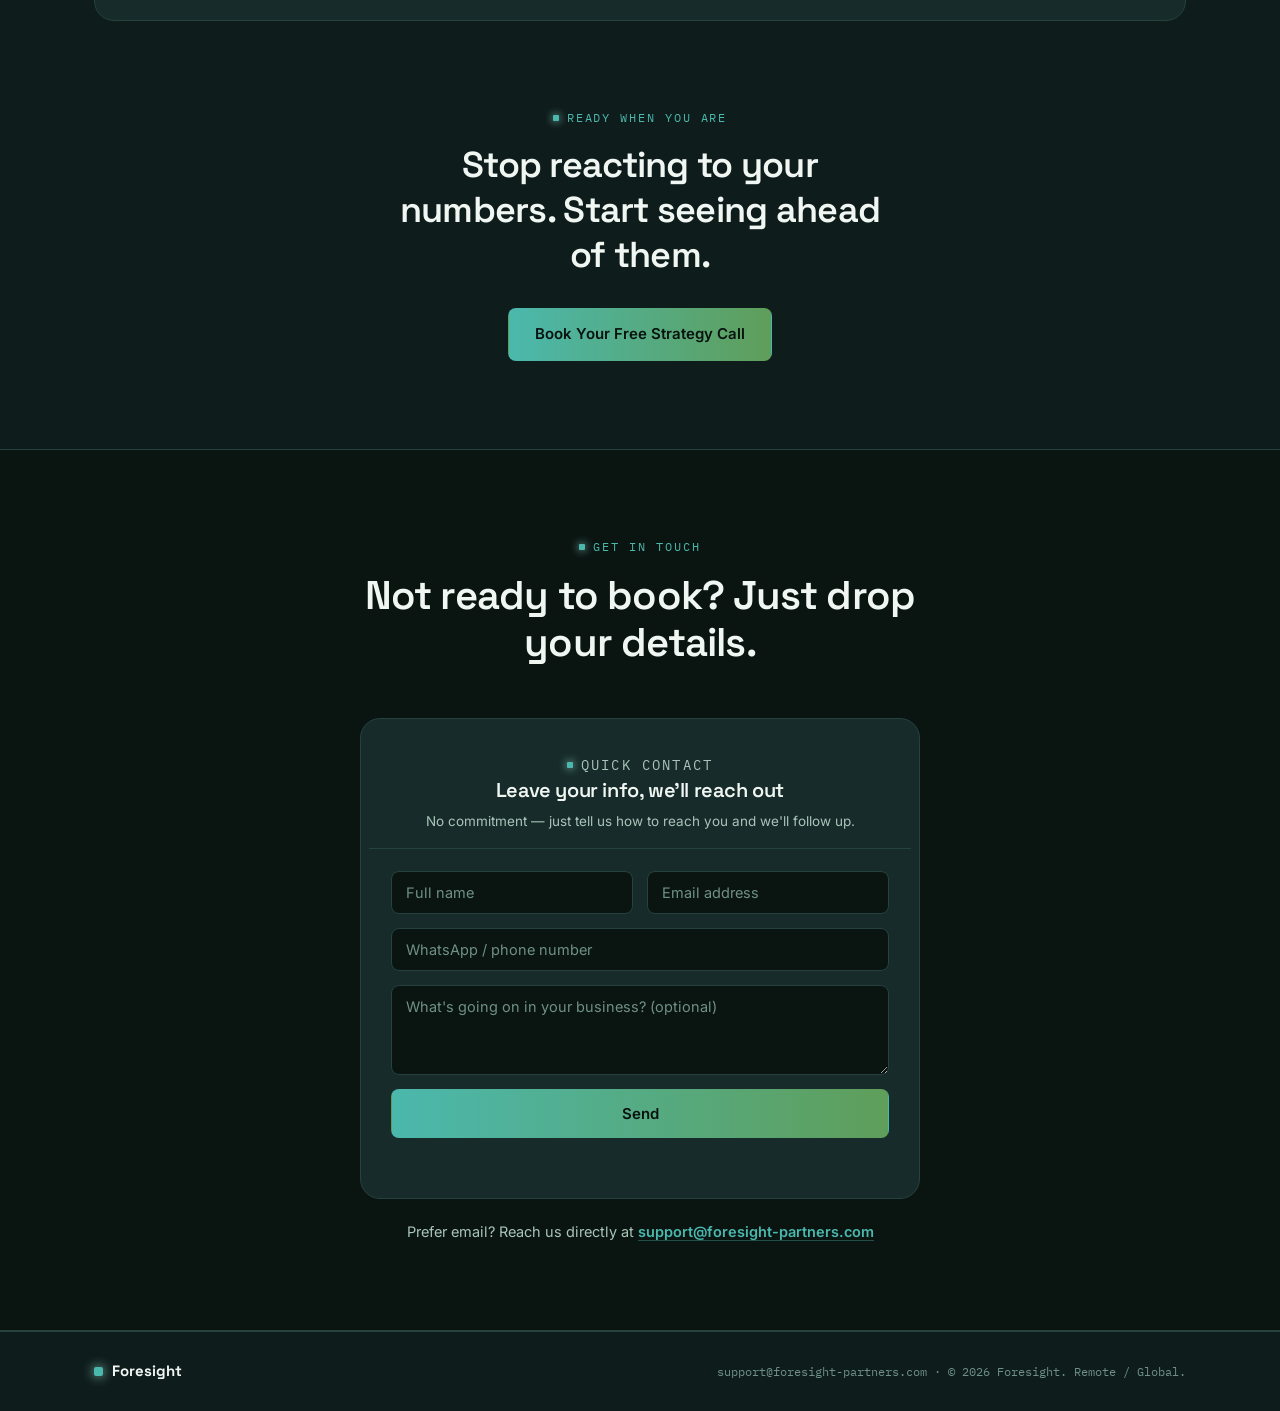
==== commit 9dd4f38d: "Add an Alpha Analytics section to the homepage Same card pattern as the existing Onset section: a sh" ====
--- a/index.html
+++ b/index.html
@@ -702,6 +702,30 @@
   @media (prefers-reduced-motion: reduce){
     .onset-visual img{transition:none;}
     .onset-visual:hover img{transform:none;}
+  }
+
+  /* ---------- ALPHA ANALYTICS ---------- */
+  .alpha{padding-top:0;}
+  .alpha-visual{
+    display:flex;
+    flex-wrap:wrap;
+    align-content:center;
+    gap:10px;
+    padding:8px;
+  }
+  .alpha-chip{
+    font-family:'IBM Plex Mono',monospace;
+    font-size:12px;
+    letter-spacing:0.06em;
+    color:var(--accent-teal);
+    background:var(--bg-panel-light);
+    border:1px solid rgba(75,184,173,0.3);
+    padding:9px 14px;
+    border-radius:999px;
+    white-space:nowrap;
+  }
+  @media (max-width:860px){
+    .alpha-visual{padding:0;}
   }
 
   /* ---------- FINAL CTA ---------- */
@@ -965,6 +989,35 @@
   </div>
 </section>
 
+<section class="alpha" id="alpha-analytics">
+  <div class="container">
+    <div class="onset-card">
+      <div class="onset-copy">
+        <p class="eyebrow">Alpha Analytics</p>
+        <h2>Power BI dashboards, Microsoft 365 automation, and Copilot adoption.</h2>
+        <p class="onset-sub">Alpha Analytics turns messy data into clear Power BI dashboards and connects them to smarter Microsoft 365 workflows — so your team spends less time in spreadsheets and more time making decisions.</p>
+        <ul class="onset-points">
+          <li>Power BI dashboards your team will actually open — built around your business, not a template</li>
+          <li>Microsoft 365 &amp; Copilot adoption across Teams, Outlook, and Excel</li>
+          <li>Power Automate workflows and Power Apps that replace manual spreadsheets</li>
+        </ul>
+        <div class="onset-actions">
+          <a href="https://buildalphaanalytics.com/" target="_blank" rel="noopener" class="btn btn-primary">Visit Alpha Analytics →</a>
+          <a href="mailto:work@buildalphaanalytics.com" class="btn btn-secondary">Get in touch</a>
+        </div>
+      </div>
+      <div class="alpha-visual" aria-hidden="true">
+        <span class="alpha-chip">Power BI</span>
+        <span class="alpha-chip">Data Modeling</span>
+        <span class="alpha-chip">M365 &amp; Copilot</span>
+        <span class="alpha-chip">Power Automate</span>
+        <span class="alpha-chip">Power Apps</span>
+        <span class="alpha-chip">Forecasting</span>
+      </div>
+    </div>
+  </div>
+</section>
+
 <section class="final-cta">
   <div class="container">
     <p class="eyebrow" style="justify-content:center;">Ready when you are</p>
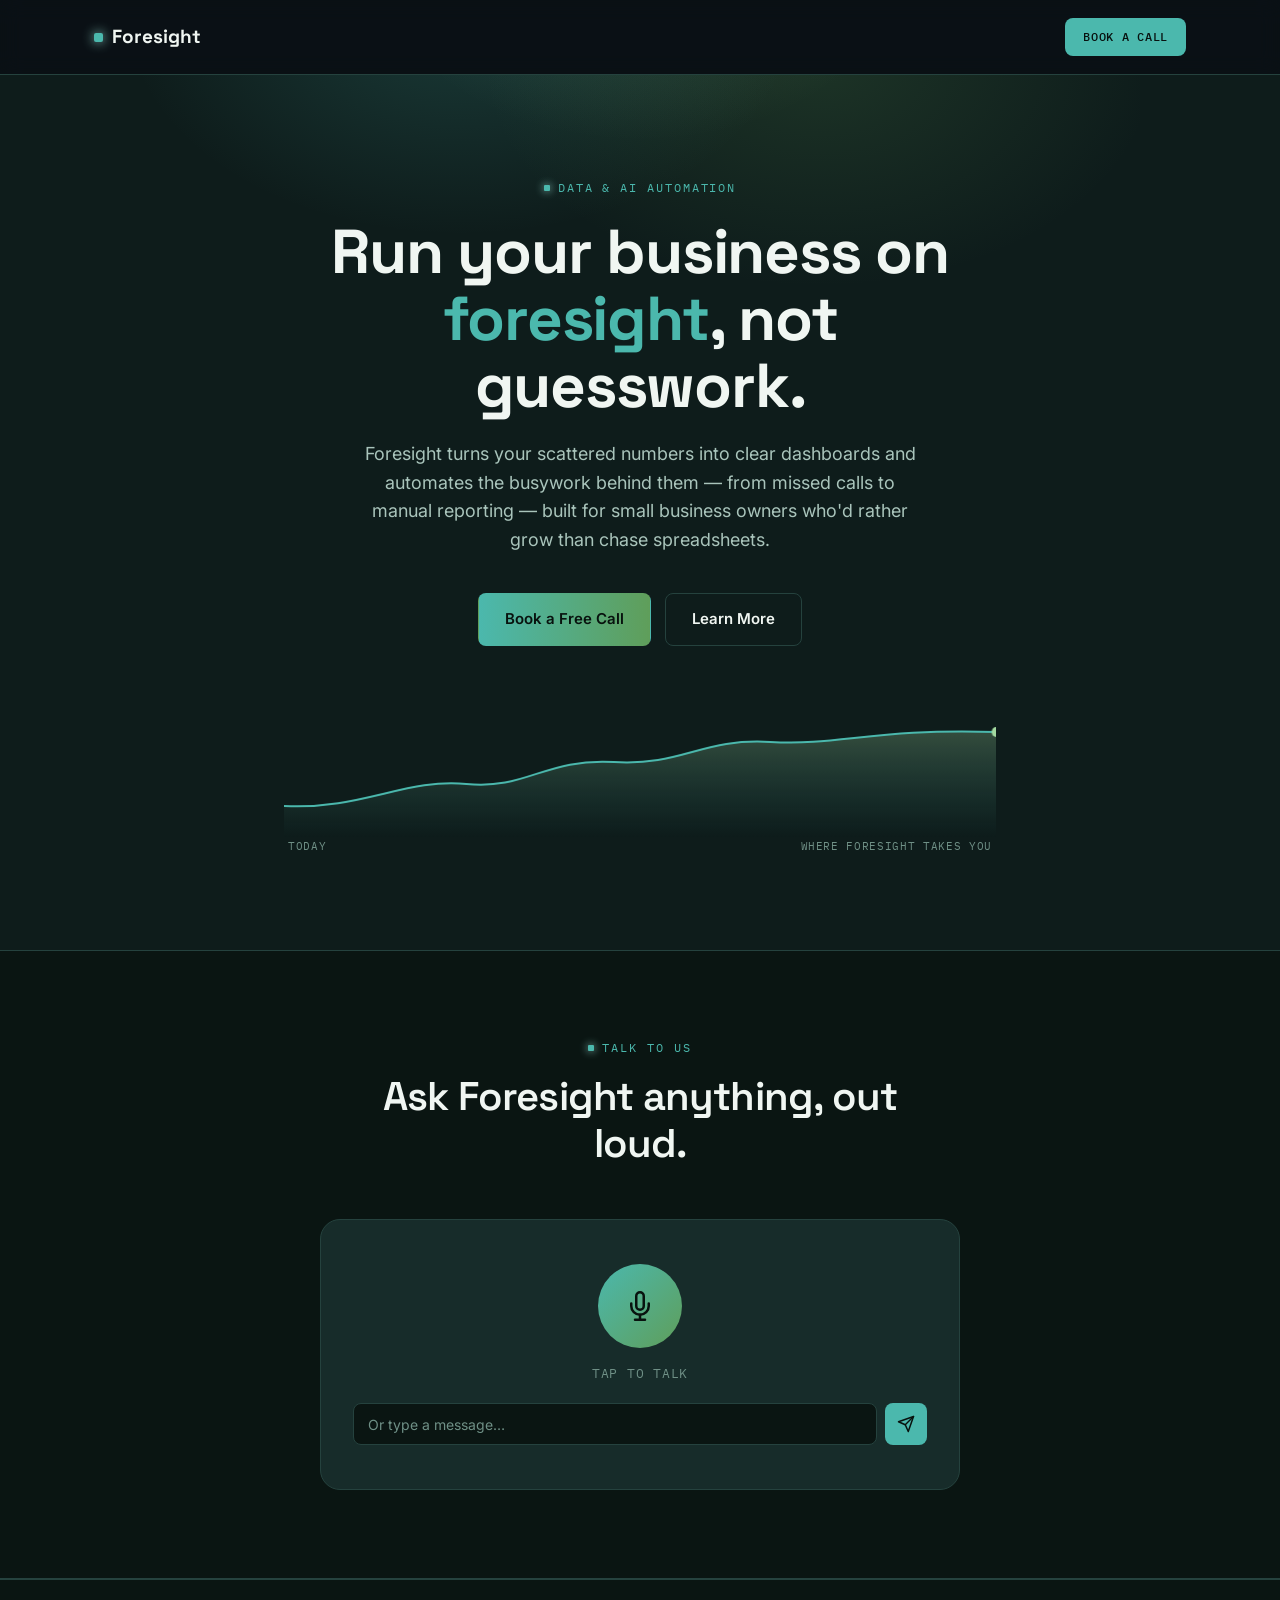
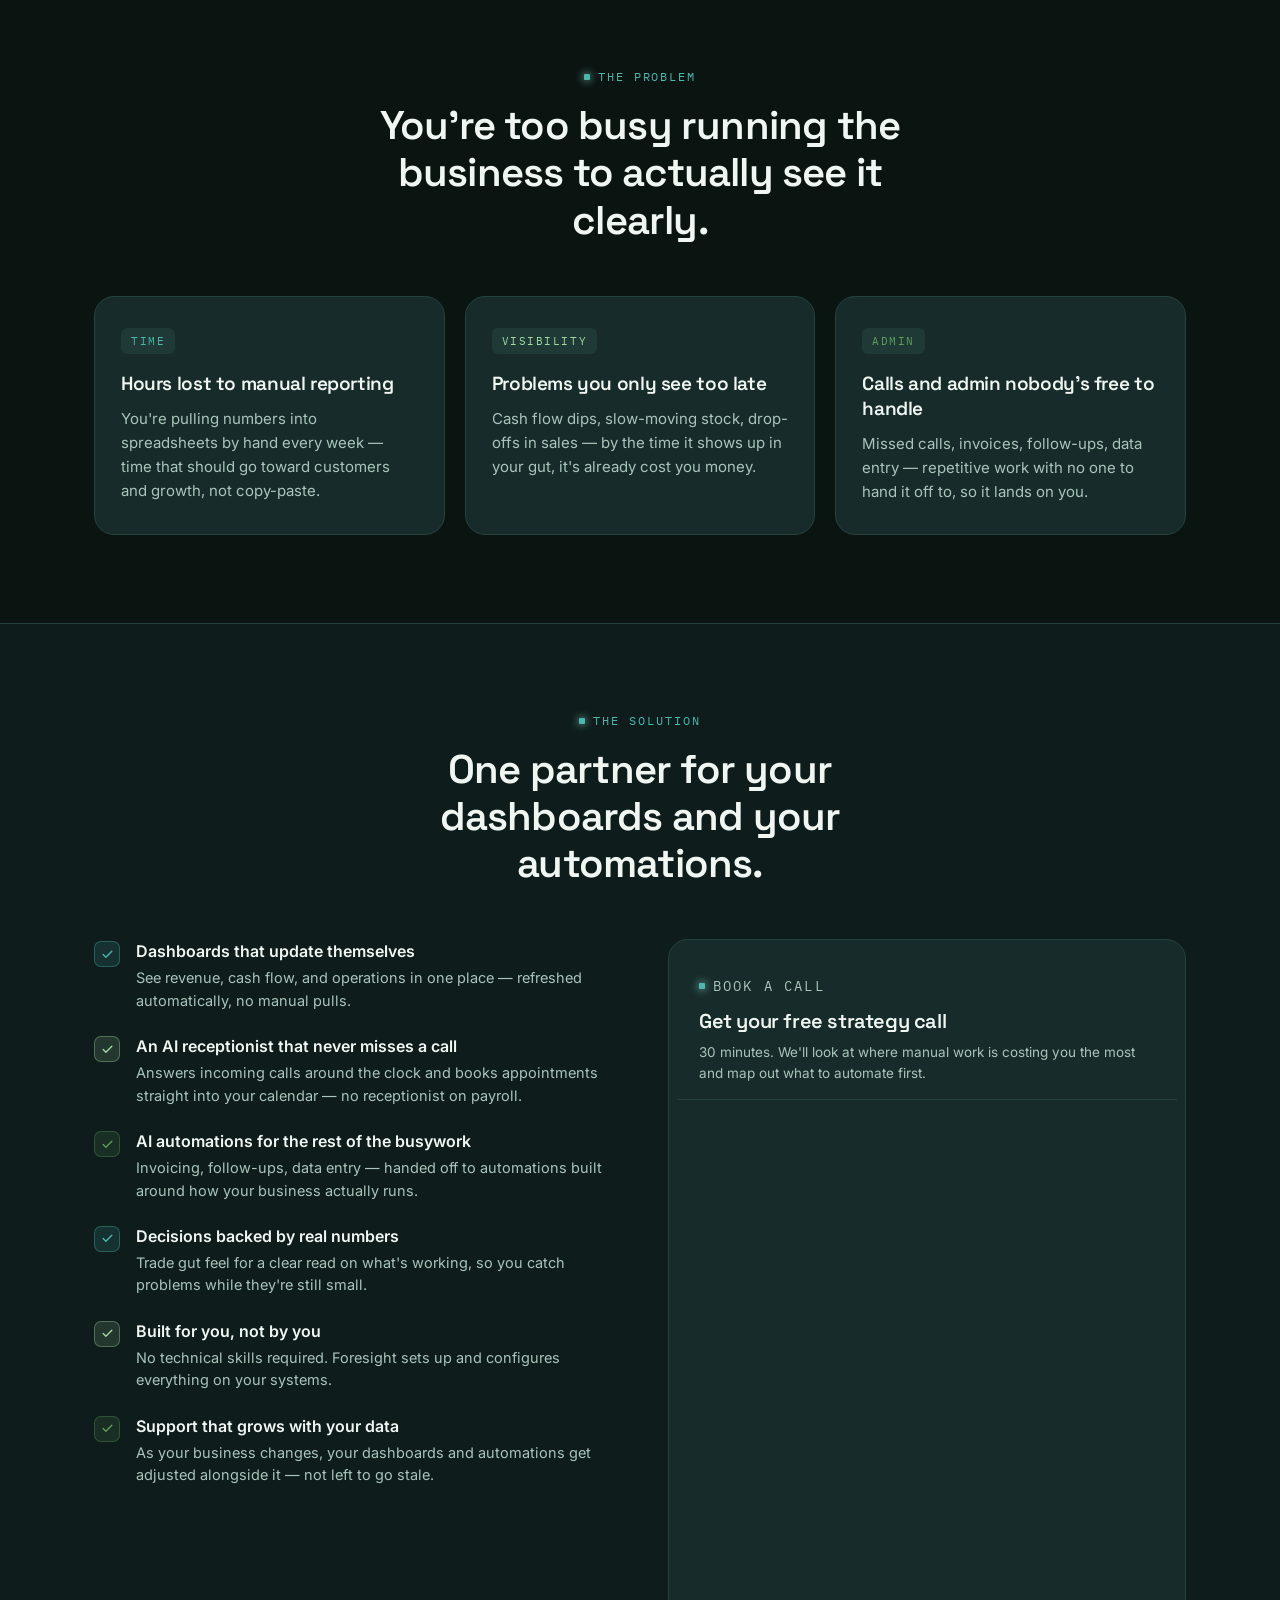
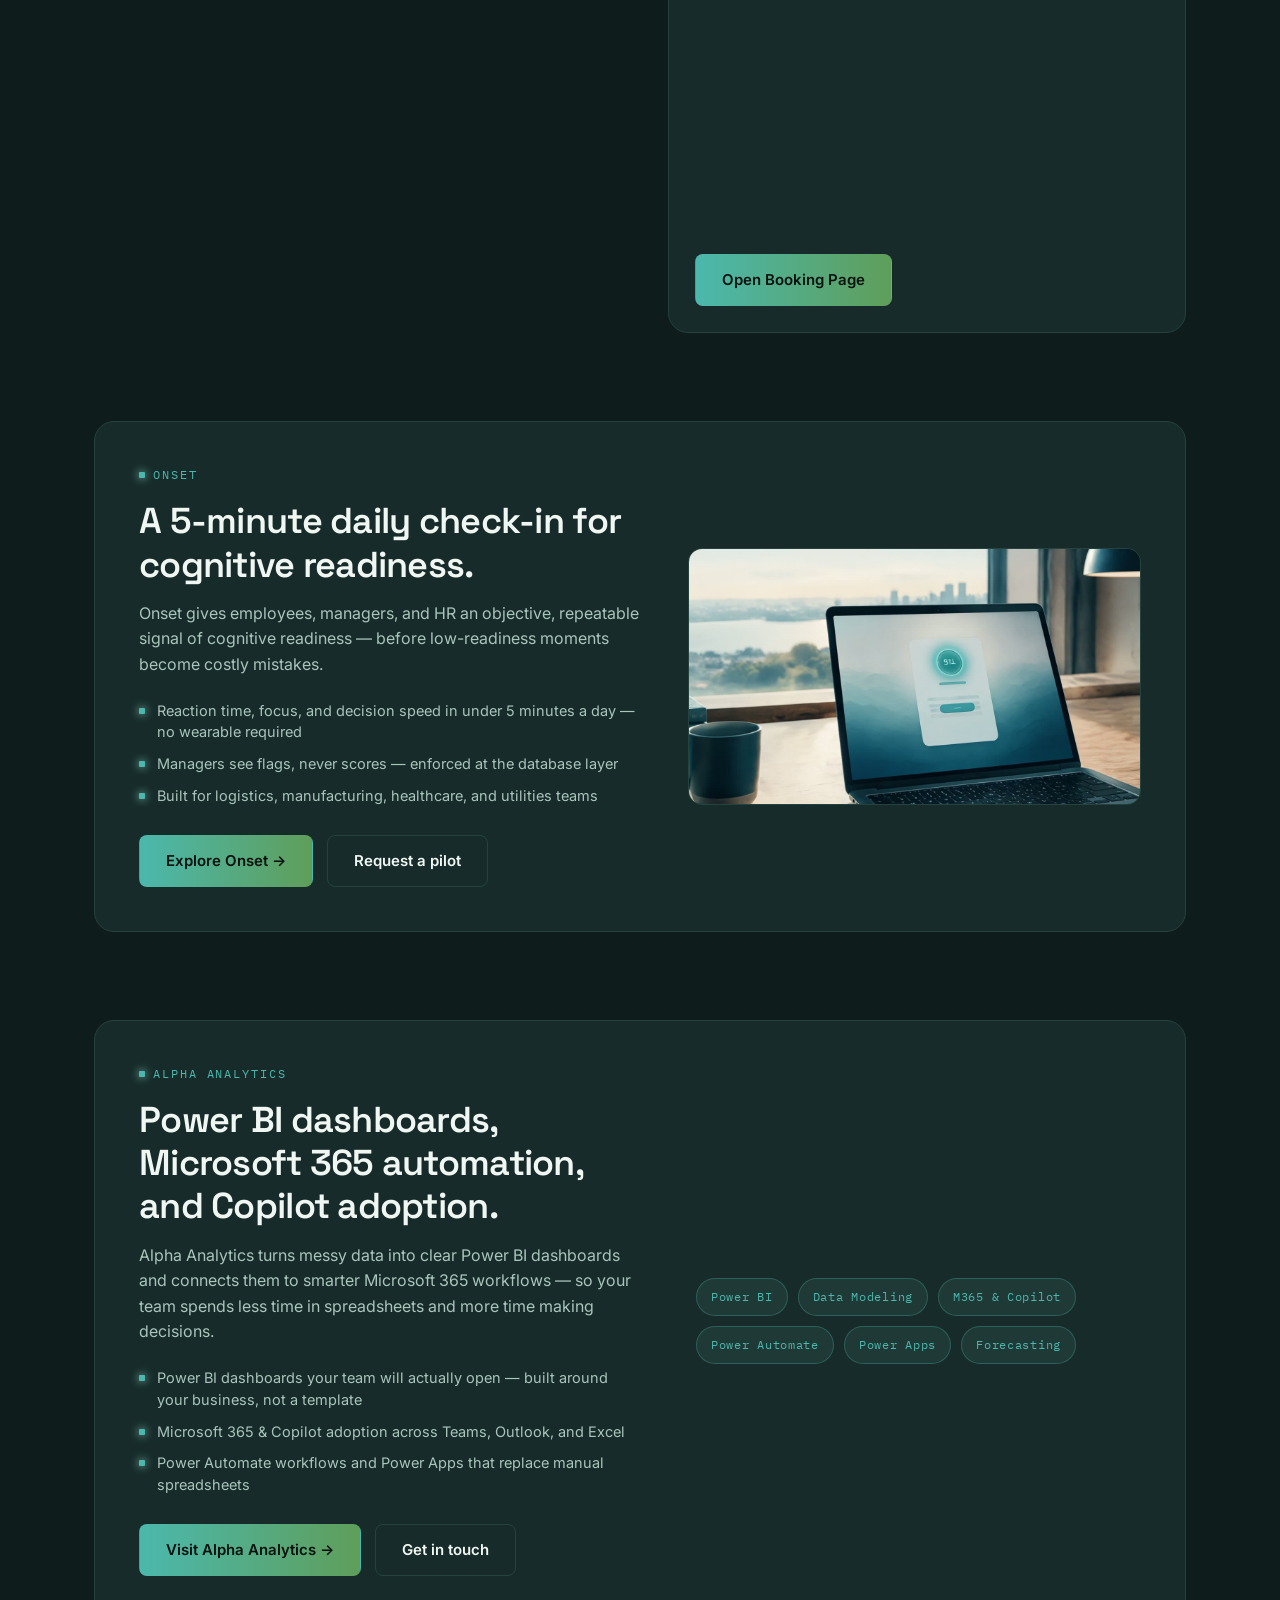
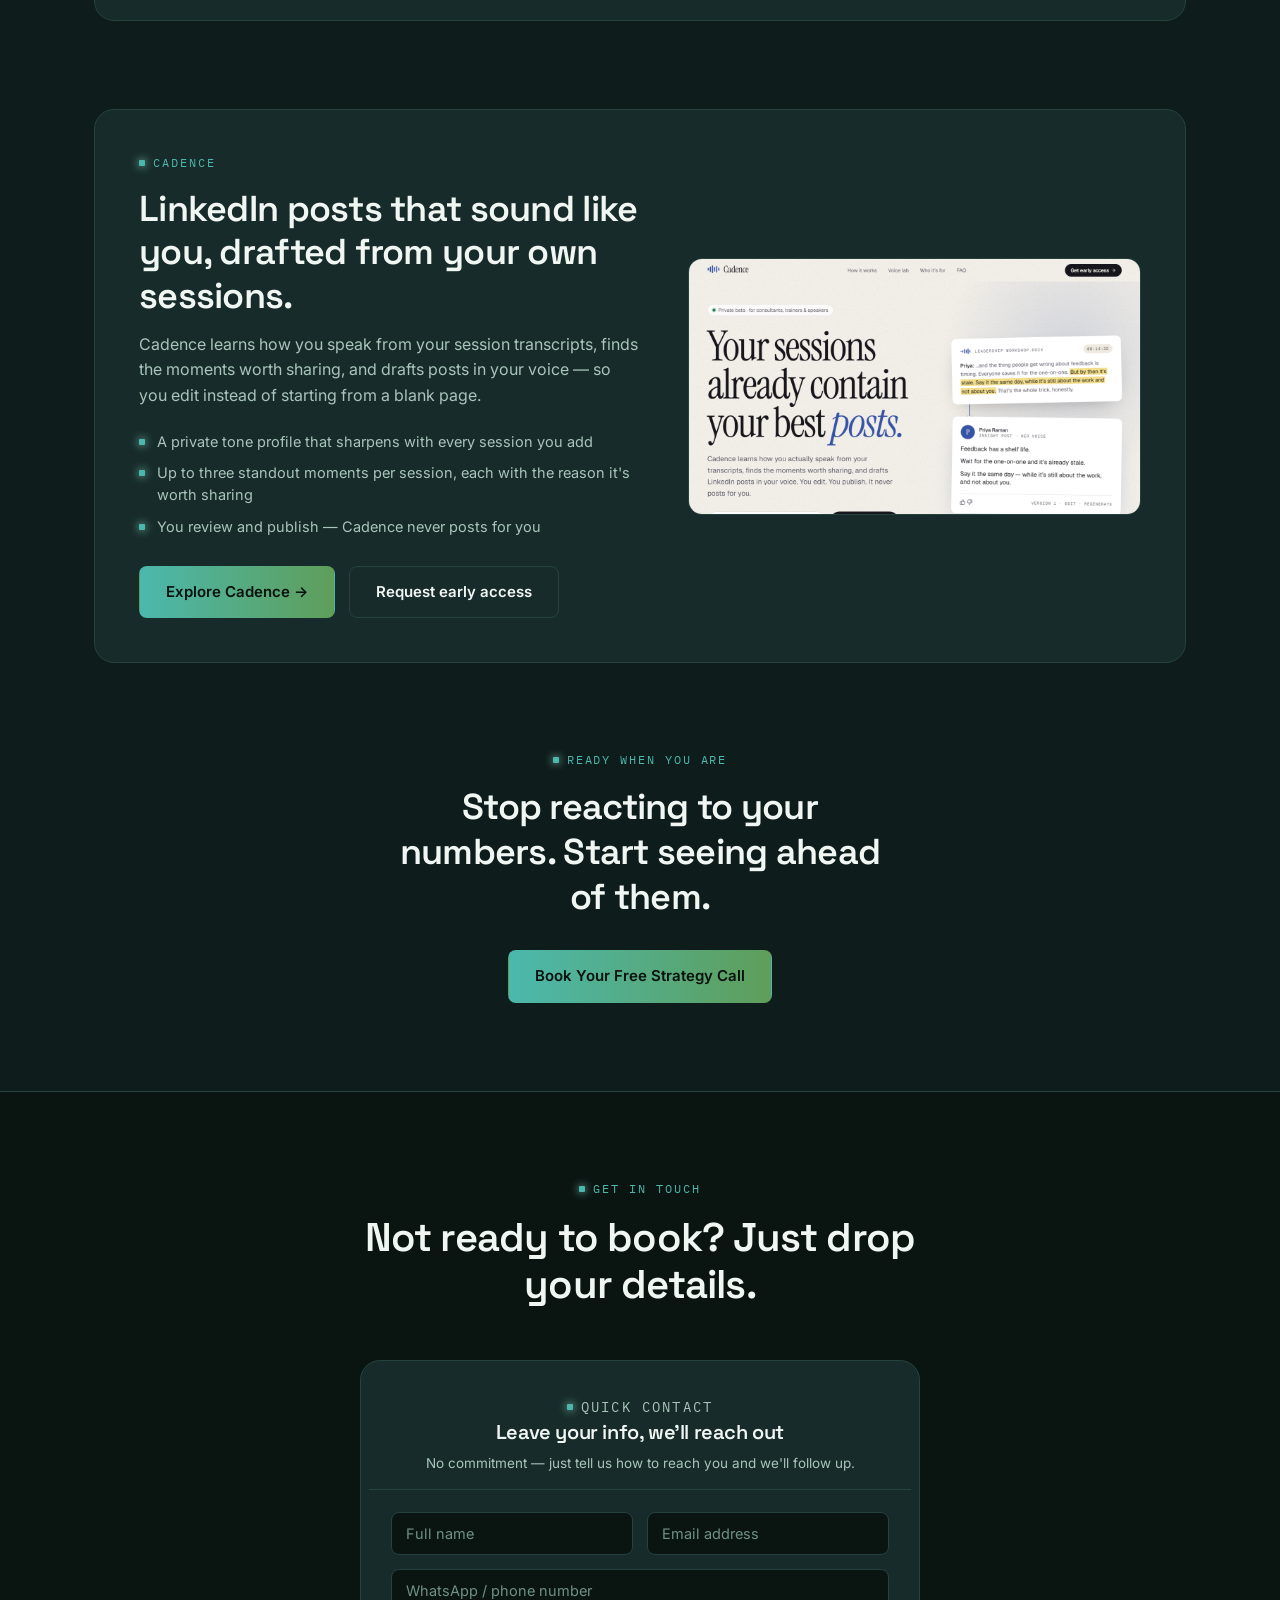
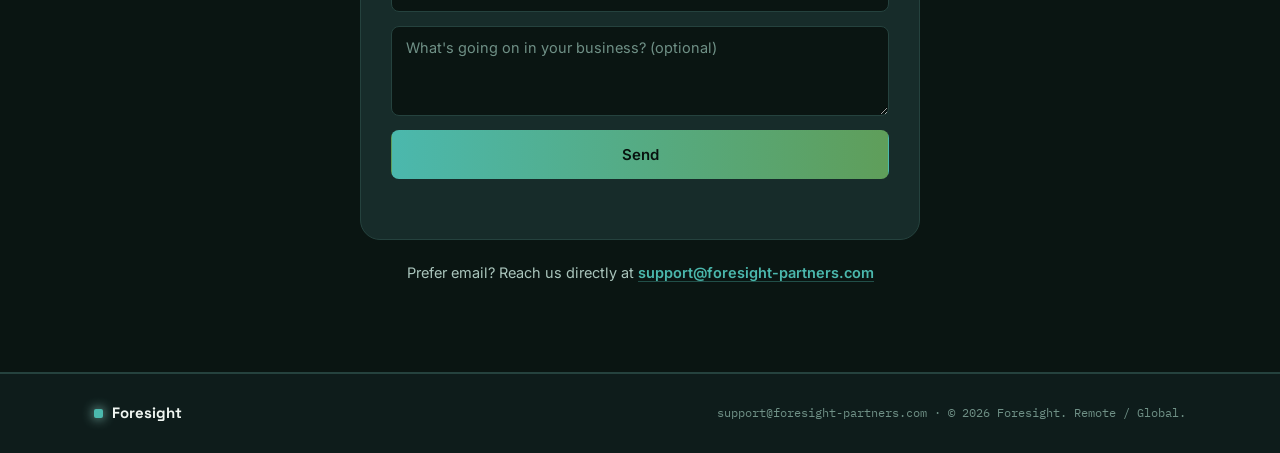
==== commit 237ba9d9: "Add Cadence page at /cadence and a homepage section linking to it Co-Authored-By: Claude Sonnet 5.5 " ====
--- a/index.html
+++ b/index.html
@@ -1018,6 +1018,30 @@
   </div>
 </section>
 
+<section class="onset" id="cadence">
+  <div class="container">
+    <div class="onset-card">
+      <div class="onset-copy">
+        <p class="eyebrow">Cadence</p>
+        <h2>LinkedIn posts that sound like you, drafted from your own sessions.</h2>
+        <p class="onset-sub">Cadence learns how you speak from your session transcripts, finds the moments worth sharing, and drafts posts in your voice — so you edit instead of starting from a blank page.</p>
+        <ul class="onset-points">
+          <li>A private tone profile that sharpens with every session you add</li>
+          <li>Up to three standout moments per session, each with the reason it's worth sharing</li>
+          <li>You review and publish — Cadence never posts for you</li>
+        </ul>
+        <div class="onset-actions">
+          <a href="/cadence/" class="btn btn-primary">Explore Cadence →</a>
+          <a href="/cadence/#early-access" class="btn btn-secondary">Request early access</a>
+        </div>
+      </div>
+      <a class="onset-visual" href="/cadence/" aria-label="Open the Cadence website">
+        <img src="/cadence/hero-preview.png" alt="The Cadence website: a transcript moment turned into a LinkedIn post in the presenter's voice" width="1280" height="724" loading="lazy">
+      </a>
+    </div>
+  </div>
+</section>
+
 <section class="final-cta">
   <div class="container">
     <p class="eyebrow" style="justify-content:center;">Ready when you are</p>
